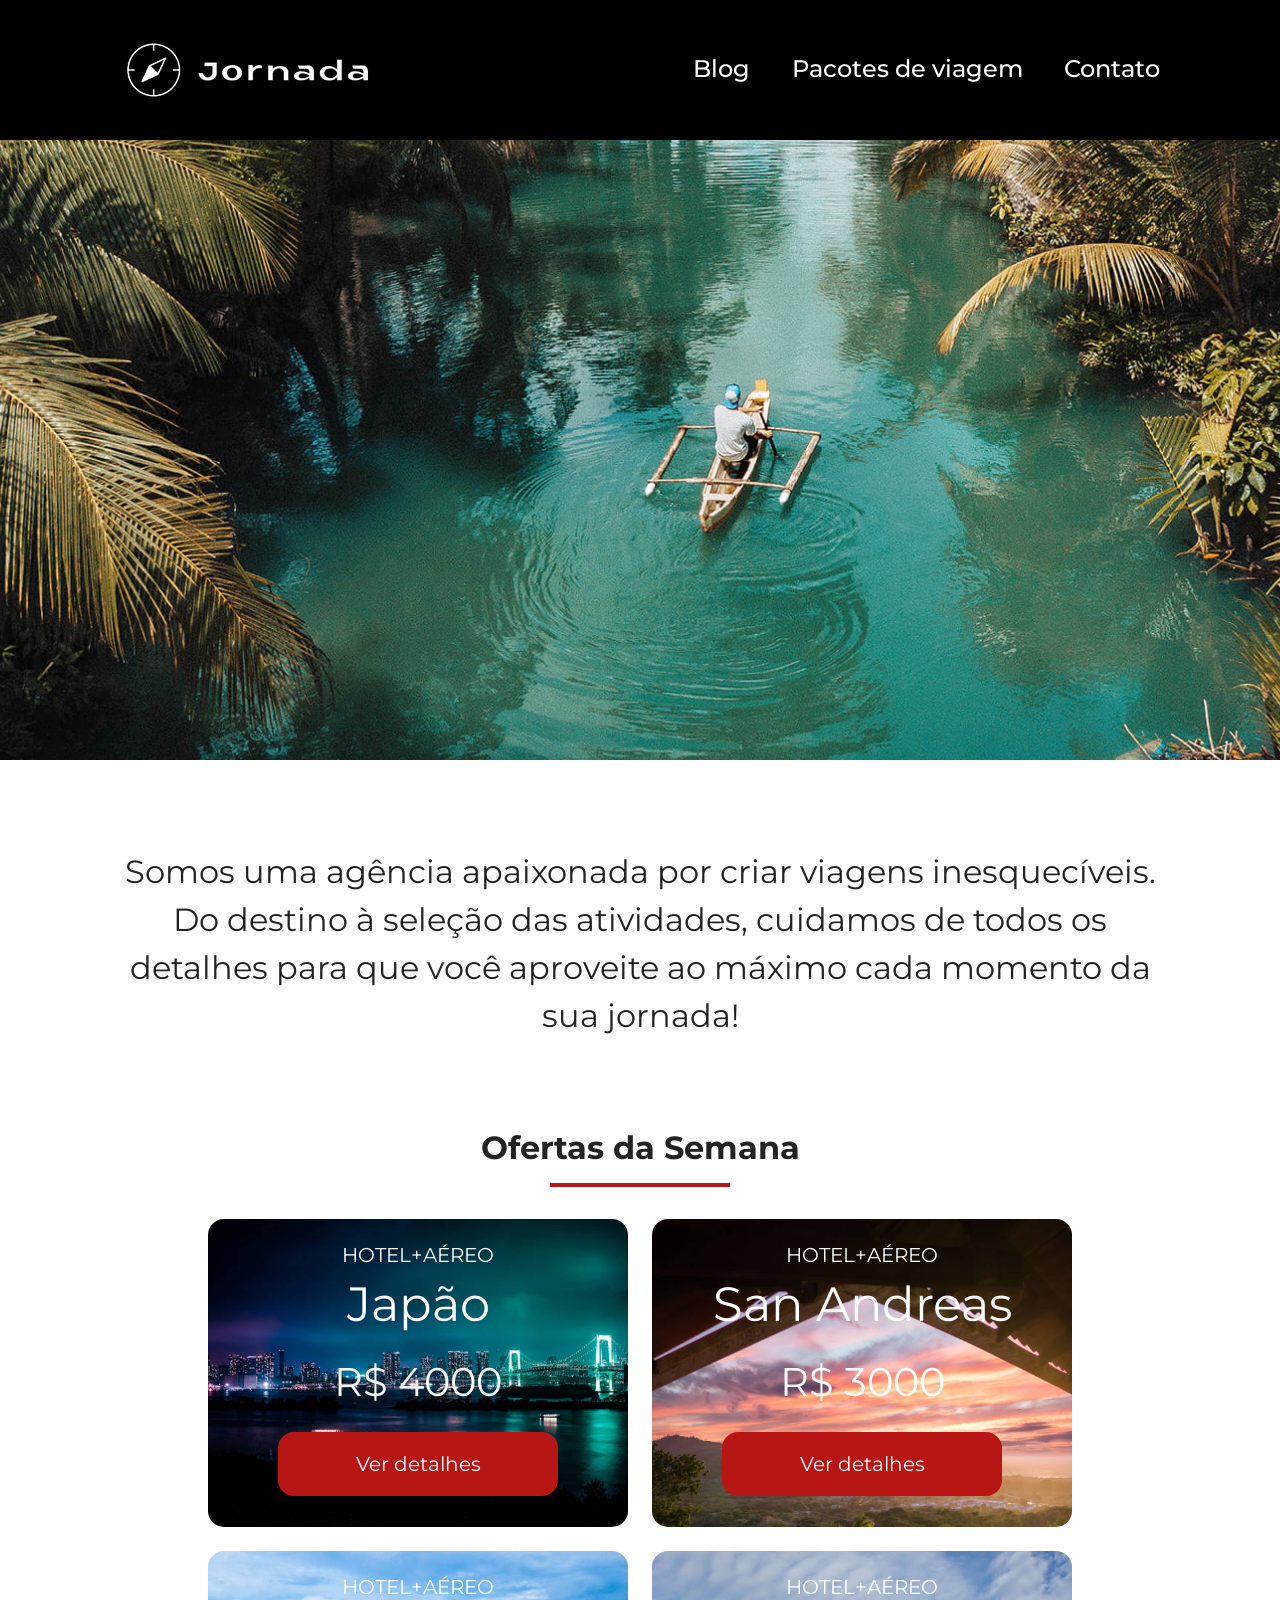
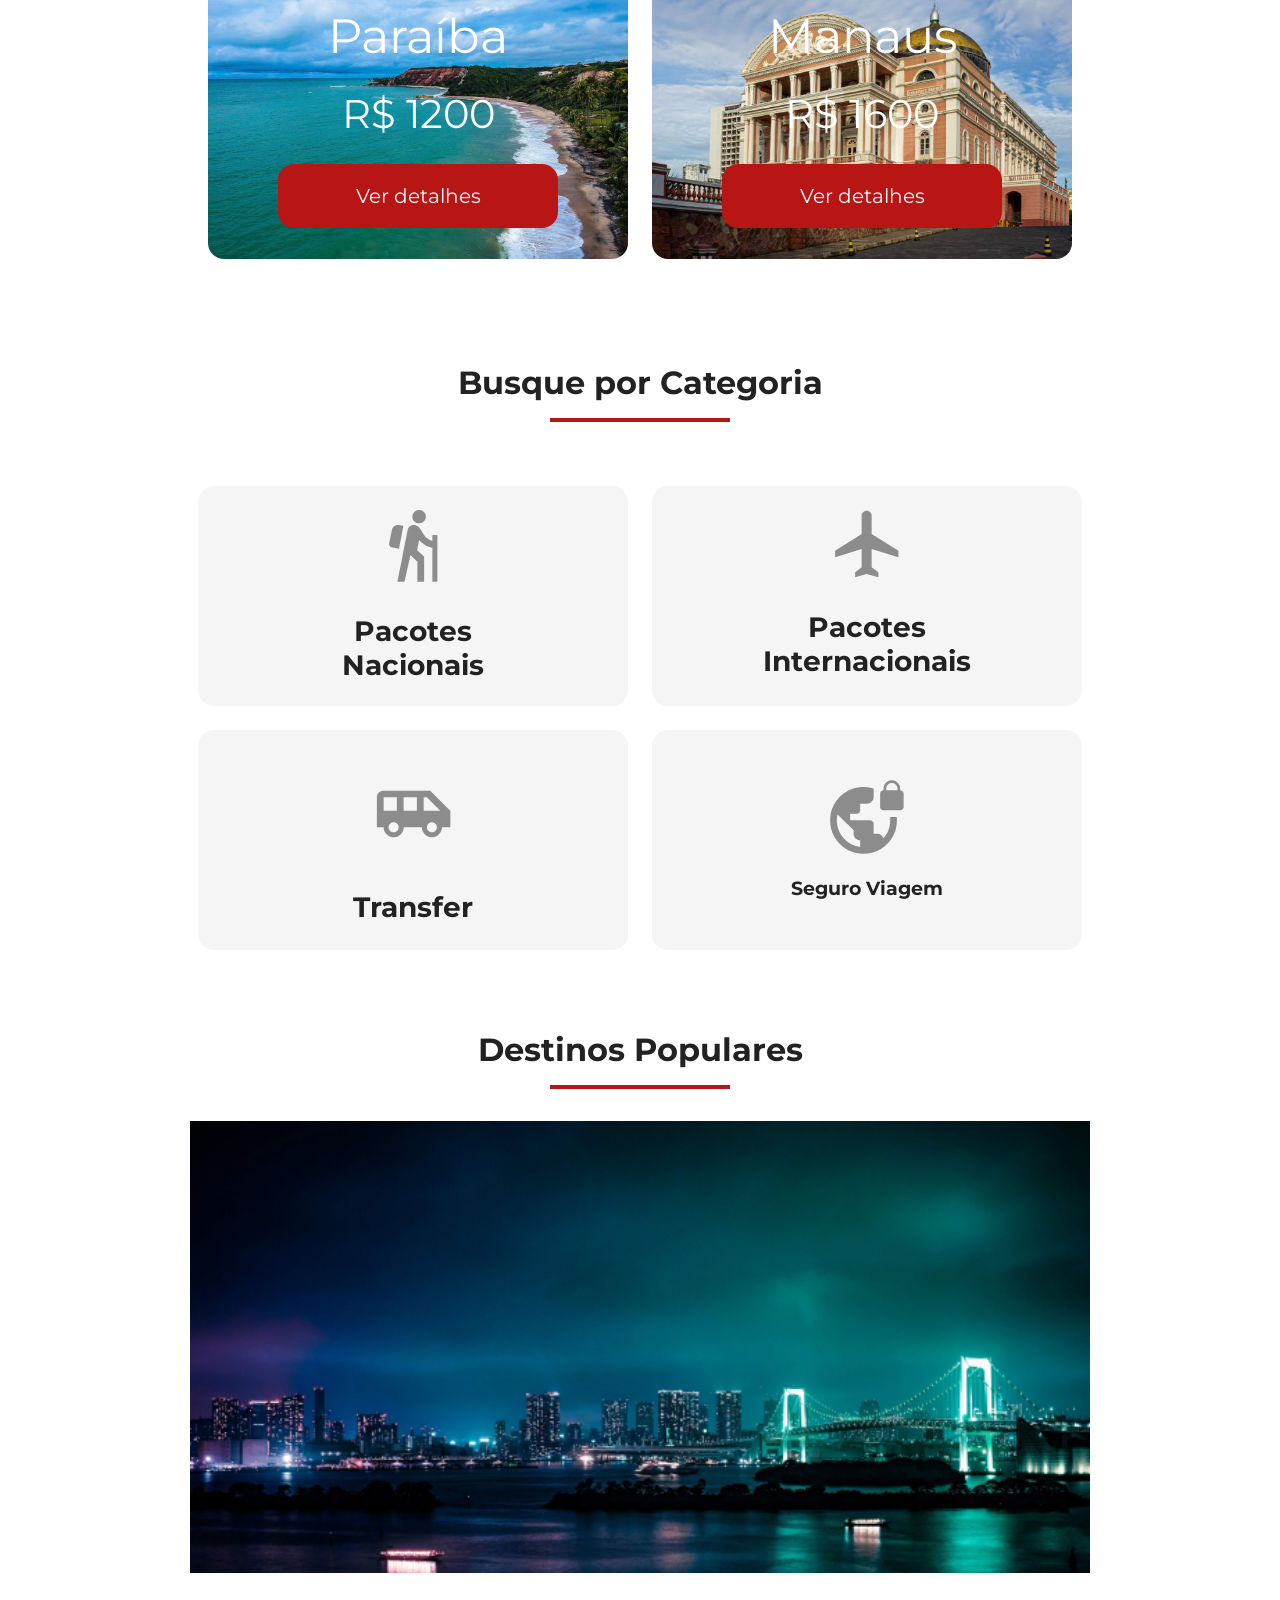
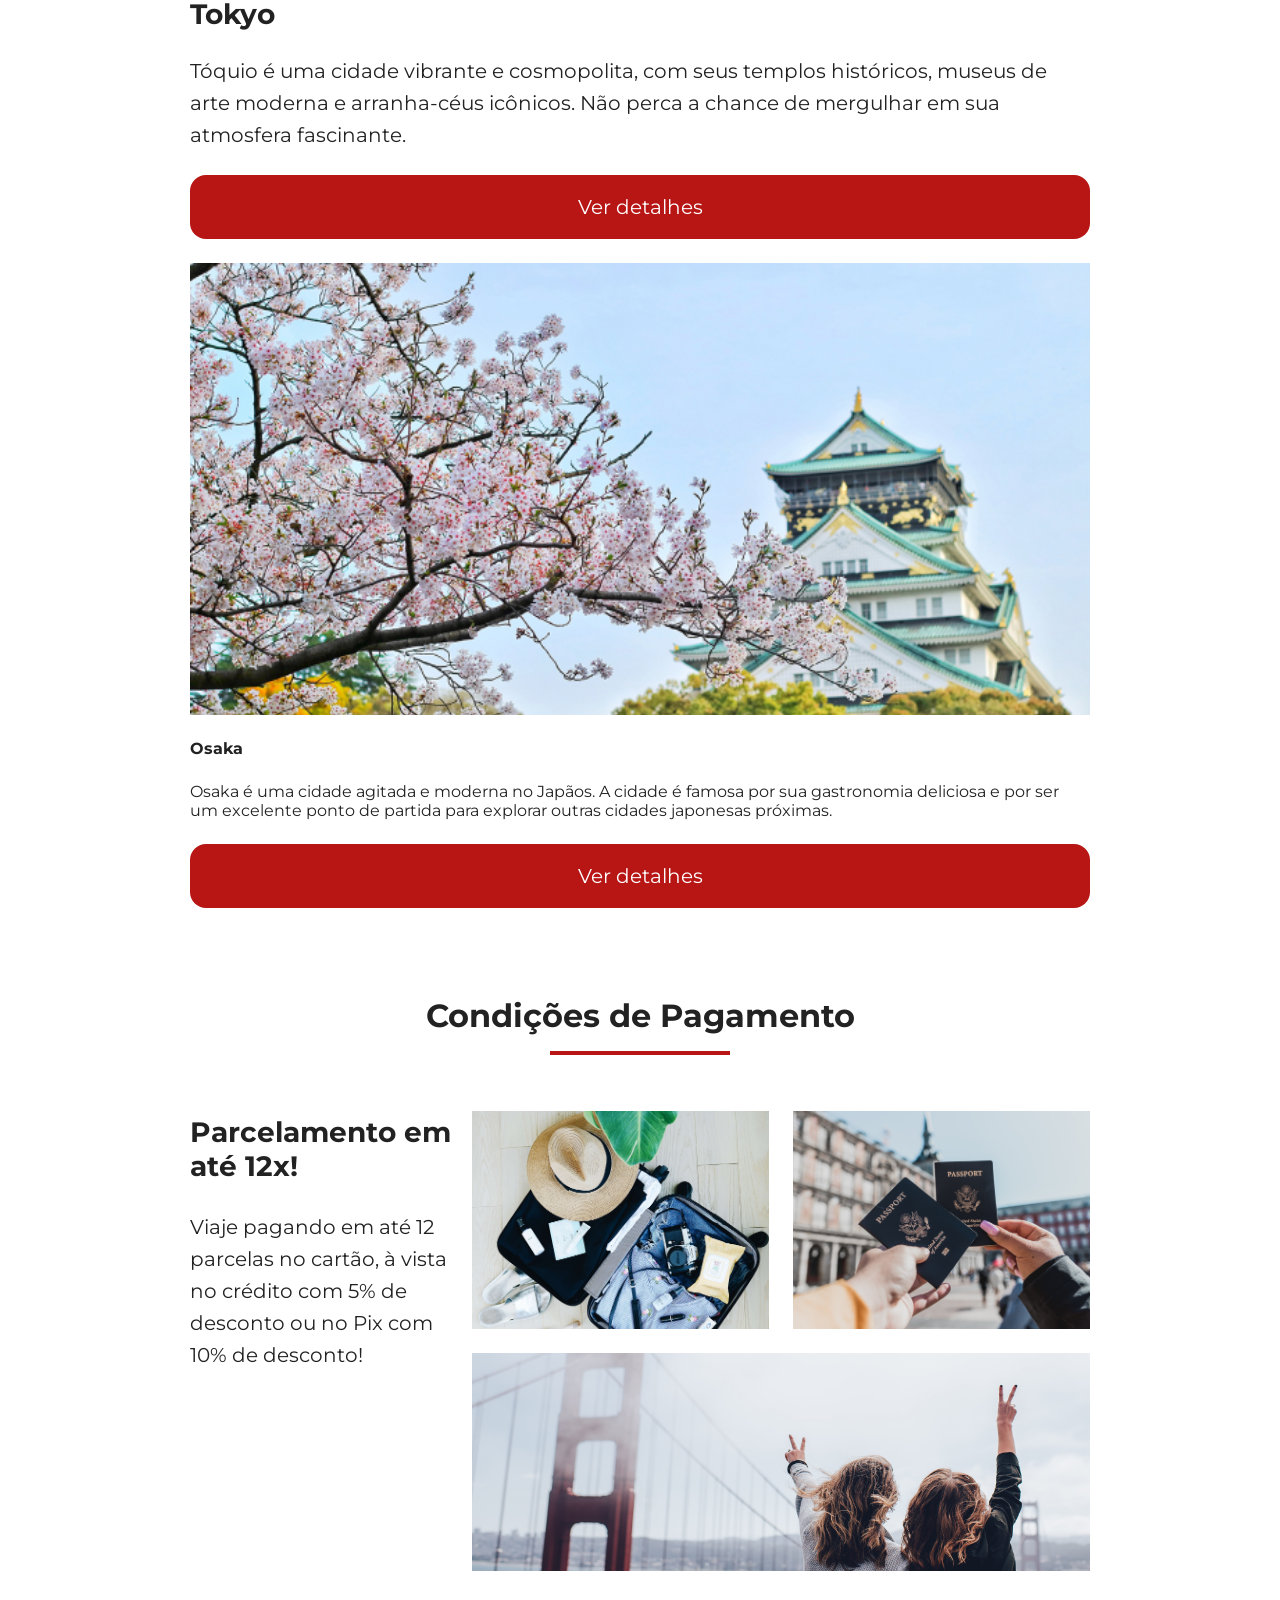
==== index.html @ b17a19a4 "Merge pull request #6 from lucaspfvr/feat/payments Feat/payments" ====
<!doctype html>
<html lang="pt-BR">
  <head>
    <meta charset="UTF-8" />
    <meta name="viewport" content="width=device-width, initial-scale=1.0" />
    <link rel="stylesheet" href="./css/style.css" />
    <title>Jornada Viagens</title>
  </head>
  <body>
    <header class="main-header">
      <a class="logo" href="index.html" title="Voltar para a página inicial">
        <img
          class="img-mobile"
          src="./img/bussula-jornada-branca.png"
          alt="Bussula da Jornada Viagens na cor branca"
          class="logo"
        />
        <img
          class="img-desktop"
          src="./img/Logo-completa-branca.png"
          alt="Logo da Jornada Viagens na cor branca"
        />
      </a>
      <div class="navigation-menu">
        <label for="menu" class="menu-icon">
          <img src="./img/menu.png" alt="Ícone de menu" />
        </label>
        <input type="checkbox" id="menu" hidden />

        <nav>
          <ul class="list-links">
            <li>
              <a href="blog.html" target="_blank" title="Acessar Blog">Blog</a>
            </li>
            <li>
              <a
                href="pacotes.html"
                target="_blank"
                title="Acessar Pacotes de viagem"
              >
                Pacotes de viagem
              </a>
            </li>
            <li>
              <a href="contato.html" target="_blank" title="Acessar Contato"
                >Contato</a
              >
            </li>
          </ul>
        </nav>
      </div>
    </header>
    <section class="hero">
      <div class="hero-img"></div>
      <h2>Somos uma agência apaixonada por criar viagens inesquecíveis. Do destino à seleção das atividades, cuidamos de todos os detalhes para que você aproveite ao máximo cada momento da sua jornada!</h2>
    </section>
    <section class="offers">
      <div class="container">
        <div class="section-title">
          <h2 class="content-title">Ofertas da Semana</h2>
         <hr>
        </div>
       </div>
      <div class="offers-cards">  
        <article class="card japao">
          <header>
            <p>HOTEL+AÉREO</p>
            <h3>
              Japão <br />
              <span>R$ 4000</span>
            </h3>
          </header>
          <footer>
            <a href="#" class="button">Ver detalhes</a>
          </footer>
        </article>
        <article class="card san-andreas">
          <header>
            <p>HOTEL+AÉREO</p>
            <h3>
              San Andreas <br />
              <span>R$ 3000</span>
            </h3>
          </header>
          <footer>
            <a href="#" class="button">Ver detalhes</a>
          </footer>
        </article>
        <article class="card paraiba">
          <header>
            <p>HOTEL+AÉREO</p>
            <h3>
              Paraíba <br />
              <span>R$ 1200</span>
            </h3>
          </header>
          <footer>
            <a href="#" class="button">Ver detalhes</a>
          </footer>
        </article>
        <article class="card manaus">
          <header>
            <p>HOTEL+AÉREO</p>
            <h3>
              Manaus <br />
              <span>R$ 1600</span>
            </h3>
          </header>
          <footer>
            <a href="#" class="button">Ver detalhes</a>
          </footer>
        </article>
      </div>
    </section>
    <section class="categories">
      <div class="section-title">
        <h2 class="content-title">Busque por Categoria</h2>
        <hr/>
      </div>
      <div class="categories-cards">
        <a class="card" href="#" target="_blank" title="Busque pela categoria Pacotes Nacionais">
          <img src="./img/icone-caminhada.png" alt="Icone cinza representando uma pessoa fazendo tracking"/>
          <h3 class="content-title">Pacotes <br /> Nacionais</h3>
        </a>
          <a class="card" href="#" target="_blank" title="Busque pela categoria Pacotes Internacionais">
          <img src="./img/icone-aviao.png" alt="Icone cinza representando um avião"/>
          <h3 class="content-title">Pacotes <br /> Internacionais</h3>
          </a>
        </a>
          <a class="card single-line transfer" href="#" target="_blank" title="Transfer para aeroportos, rodoviárias e portos">
          <img src="./img/icone-onibus.png" alt="Icone cinza representando um ônibus"/>
          <h3 class="content-title">Transfer</h3>
          </a>          

        </a>
          <a class="card single-line" href="#" target="_blank" title="Seguro para viagens nacionais e internacionais">
          <img src="./img/icone-planeta.png" alt="Icone cinza representando o planeta"/>
          <h3>Seguro Viagem</h3>
          </a>
      </div>
    </section>
    <section class="destinations">
        <div class="section-title">
        <h2>Destinos Populares</h2>
        <hr/>
      </div>
      <div class="destination-items">
        <article class="item tokyo">
          <header>
            <div class="img-item">
            </div>
            <h4 class="content-title">Tokyo</h4>
          </header>
          <p class="content-text">Tóquio é uma cidade vibrante e cosmopolita, com seus templos históricos, museus de arte moderna e arranha-céus icônicos. Não perca a chance de mergulhar em sua atmosfera fascinante.</p>
          <footer>
            <a href="#" class="button" target="_blank" title="Veja mais destalhes do destino Tokyo">Ver detalhes</a>
          </footer>
        </article>
        <article class="item osaka">
          <header>
            <div class="img-item">
            </div>
            <h4>Osaka</h4>
            </header>
            <p>Osaka é uma cidade agitada e moderna no Japãos. A cidade é famosa por sua gastronomia deliciosa e por ser um excelente ponto de partida para explorar outras cidades japonesas próximas.</p>
          <footer>
            <a href="#" class="button" target="_blank" title="Veja mais destalhes do destino Osaka">Ver detalhes</a>
          </footer>
        </article>
      </div>
    </section>
    <section class="payments">
      <div class="section-title">
        <h2>Condições de Pagamento</h2>
        <hr/>
      </div>
      <div class="content-container">
        <div class="text-content">
        <h3 class="content-title">Parcelamento em até 12x!</h3>
        <p class="content-text">Viaje pagando em até 12 parcelas no cartão, à vista no crédito com 5% de desconto ou no Pix com 10% de desconto!</p>        
      </div>
      <div class="image-gallery">
        <div class="image first"></div>
        <div class="image second"></div>
        <div class="image third colspan-2"></div>
      </div>
      </div>

    </section>
  </body>
</html>
---- css/style.css ----
@import url(global.css);
@import url(header.css);
@import url(hero.css);
@import url(offers.css);
@import url(categories.css);
@import url(destinations.css);
@import url(payments.css);
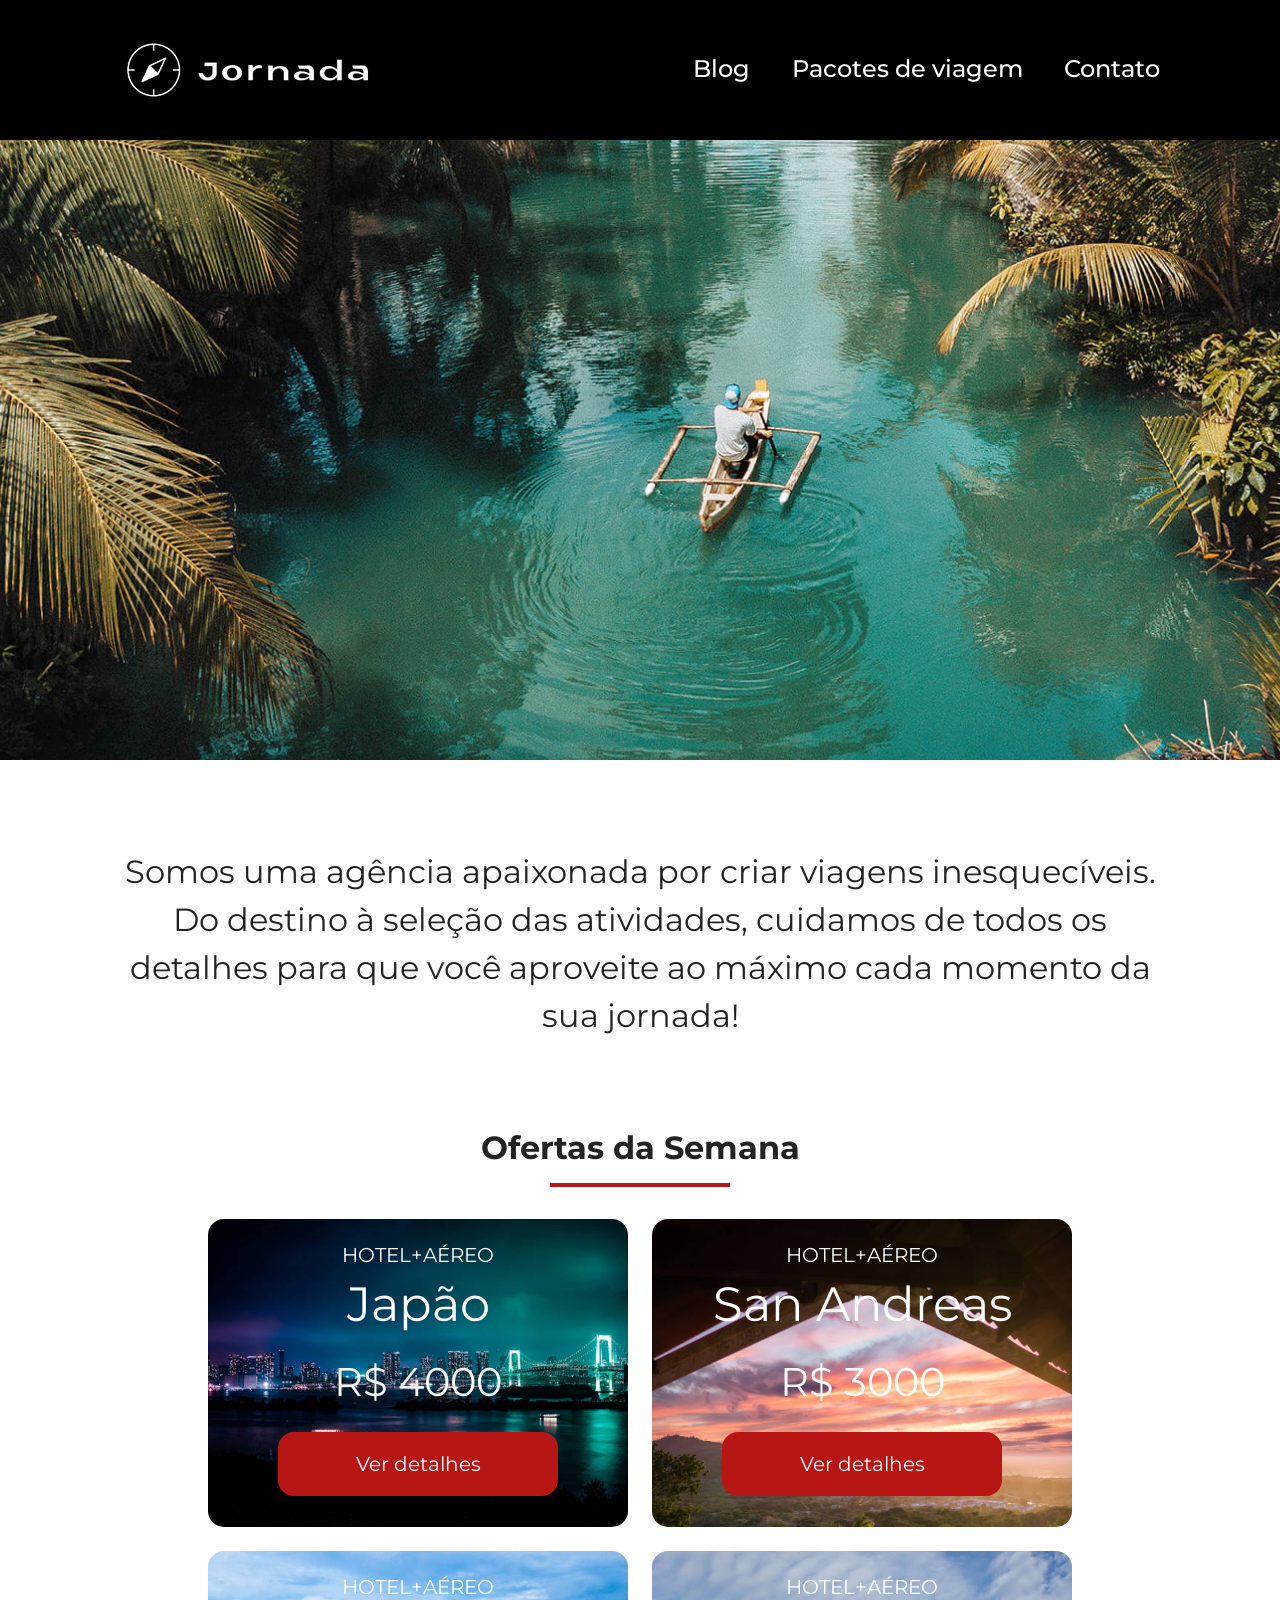
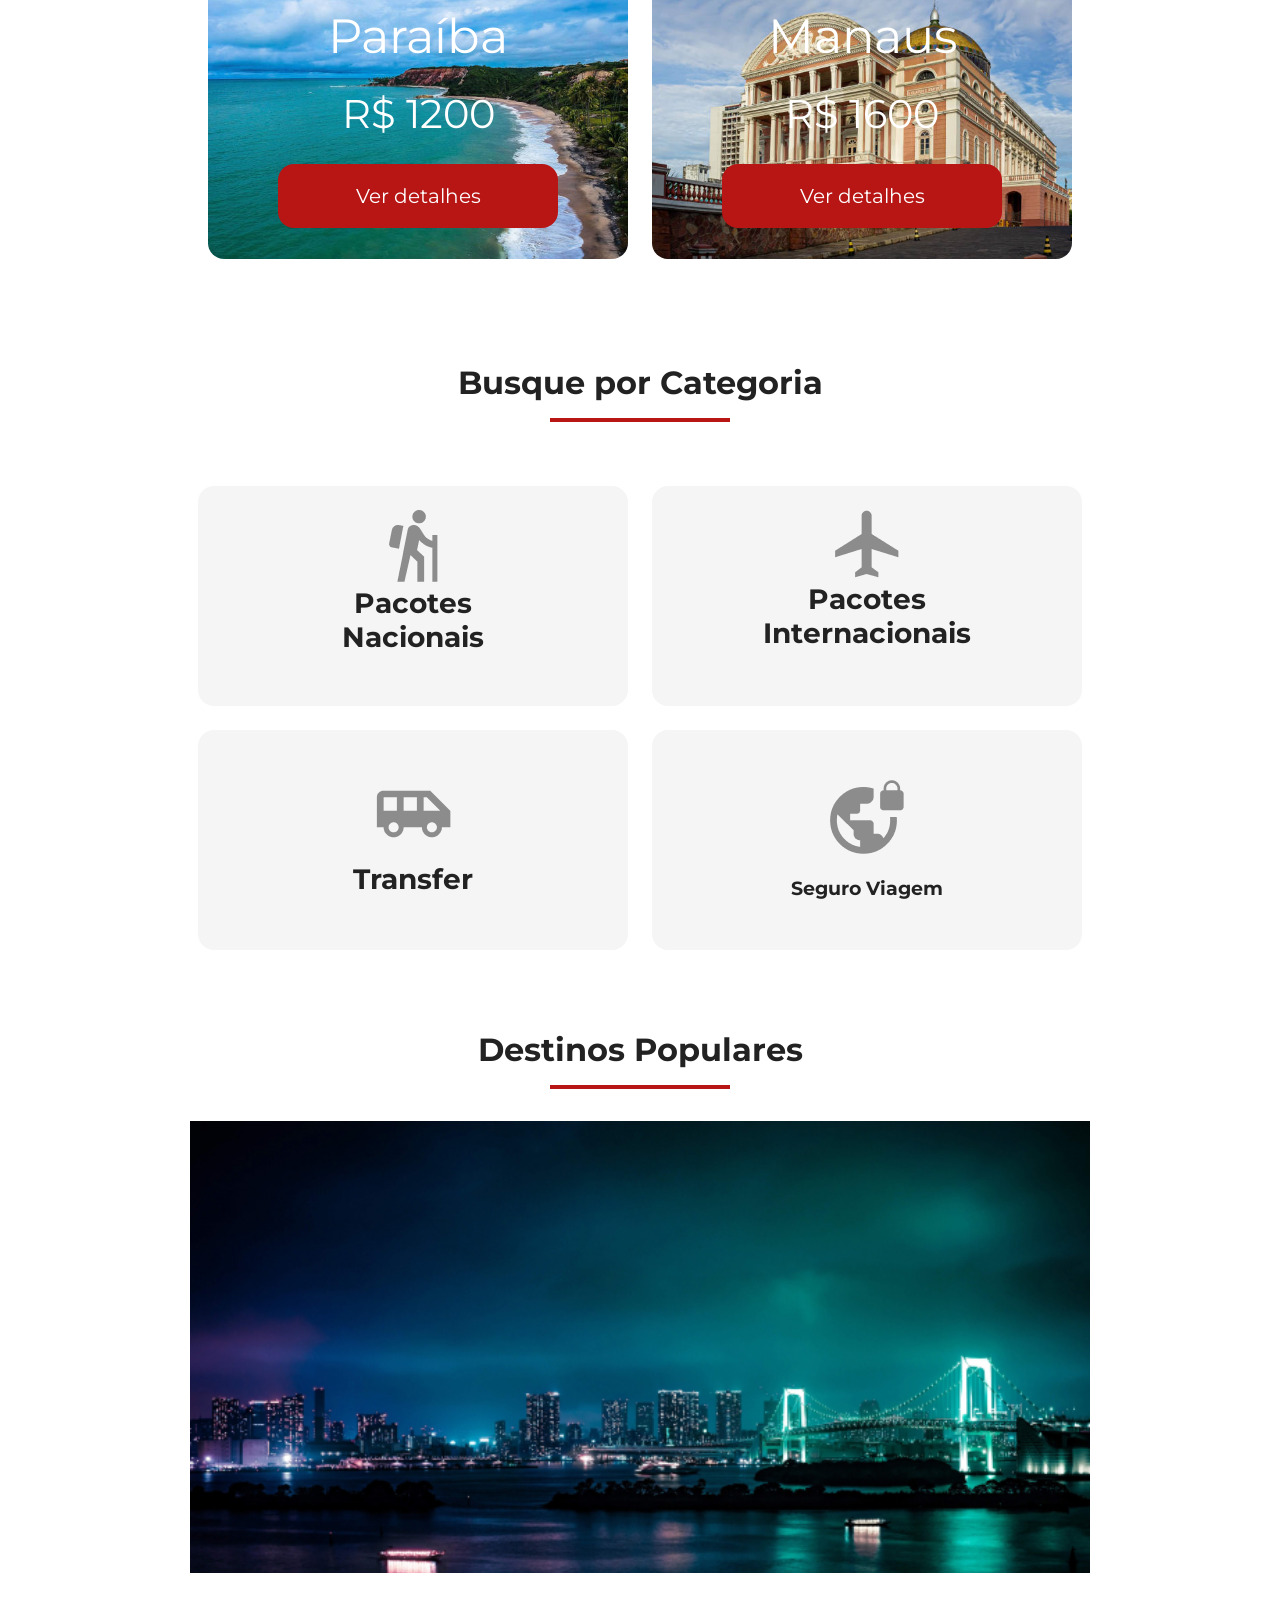
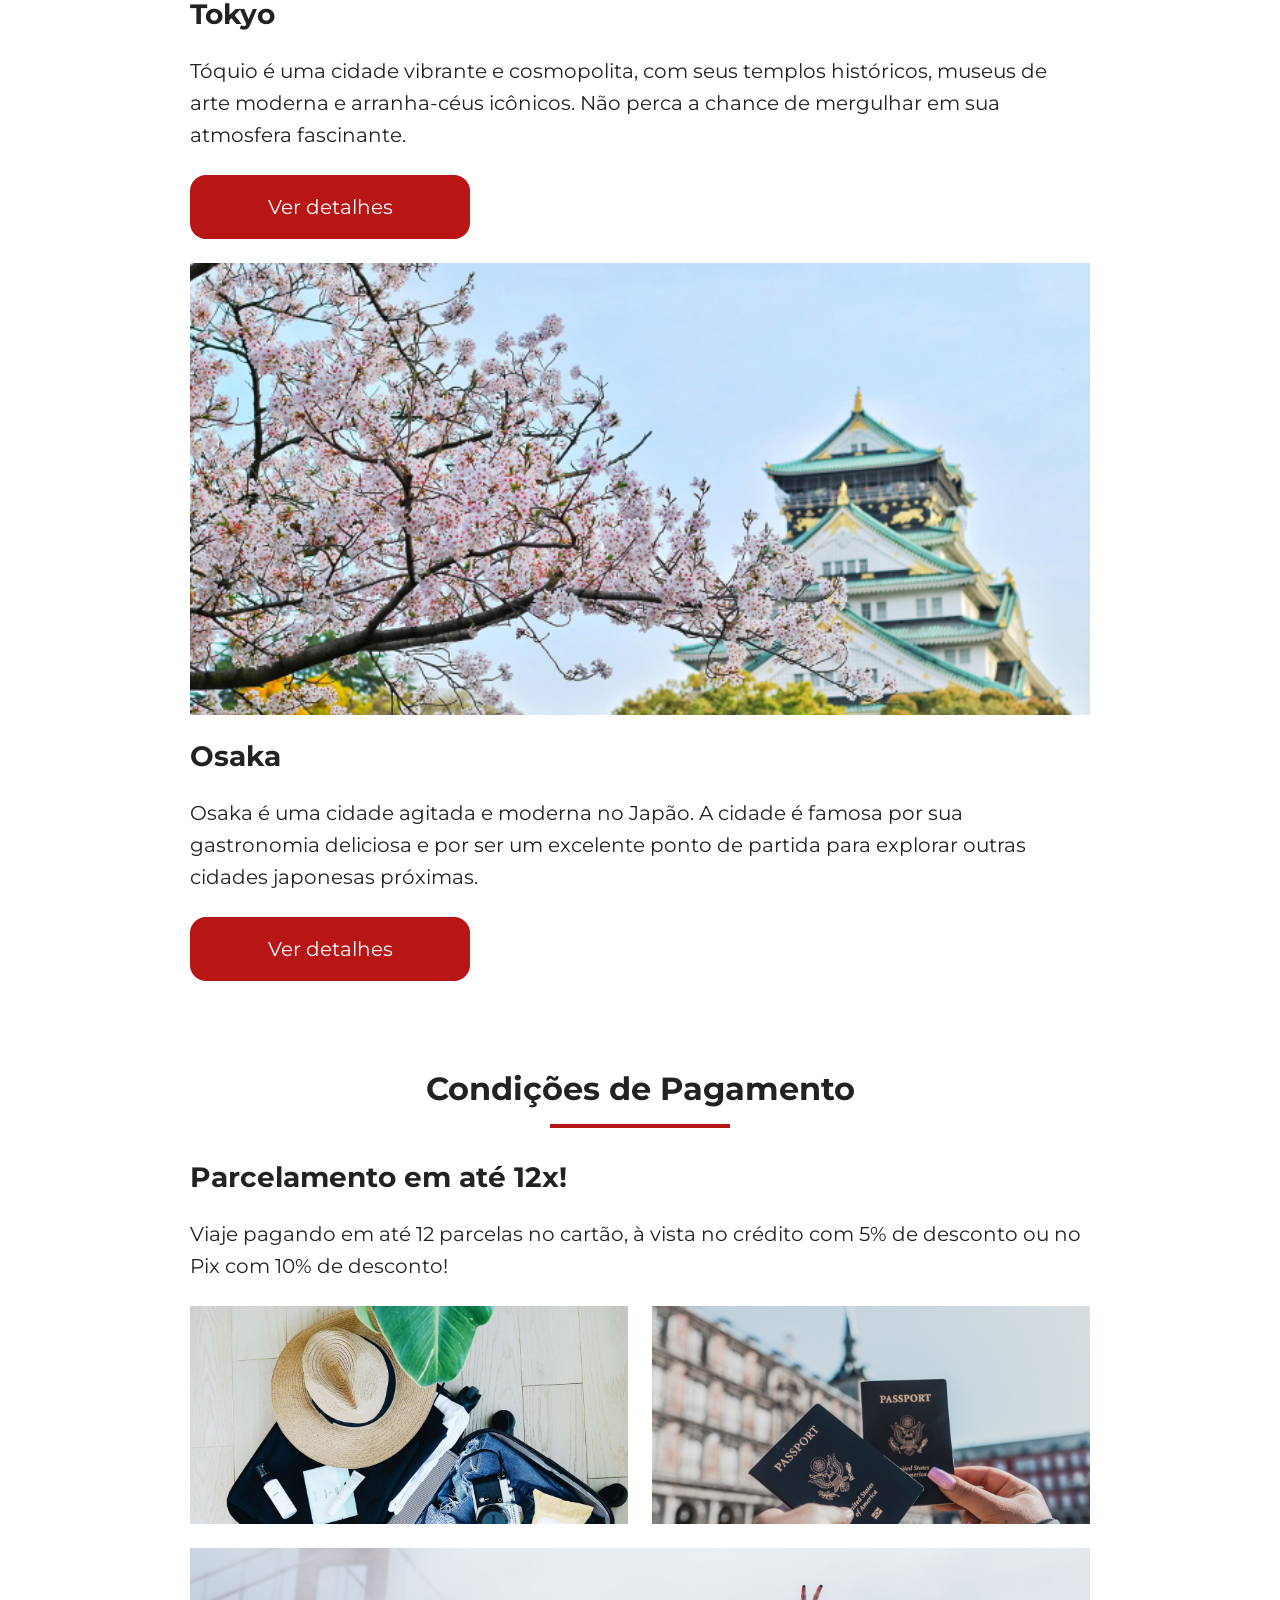
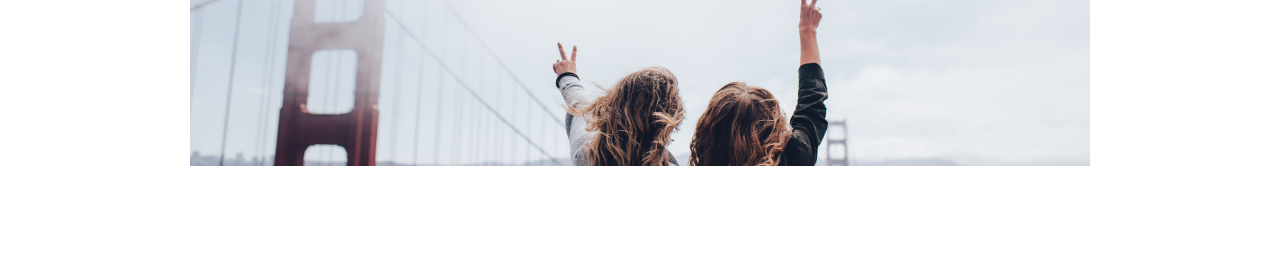
==== commit df9468cb: "Corrige erro no title e text do card Osaka" ====
--- a/index.html
+++ b/index.html
@@ -160,9 +160,9 @@
           <header>
             <div class="img-item">
             </div>
-            <h4>Osaka</h4>
+            <h4 class="content-title">Osaka</h4>
             </header>
-            <p>Osaka é uma cidade agitada e moderna no Japãos. A cidade é famosa por sua gastronomia deliciosa e por ser um excelente ponto de partida para explorar outras cidades japonesas próximas.</p>
+            <p class="content-text">Osaka é uma cidade agitada e moderna no Japão. A cidade é famosa por sua gastronomia deliciosa e por ser um excelente ponto de partida para explorar outras cidades japonesas próximas.</p>
           <footer>
             <a href="#" class="button" target="_blank" title="Veja mais destalhes do destino Osaka">Ver detalhes</a>
           </footer>
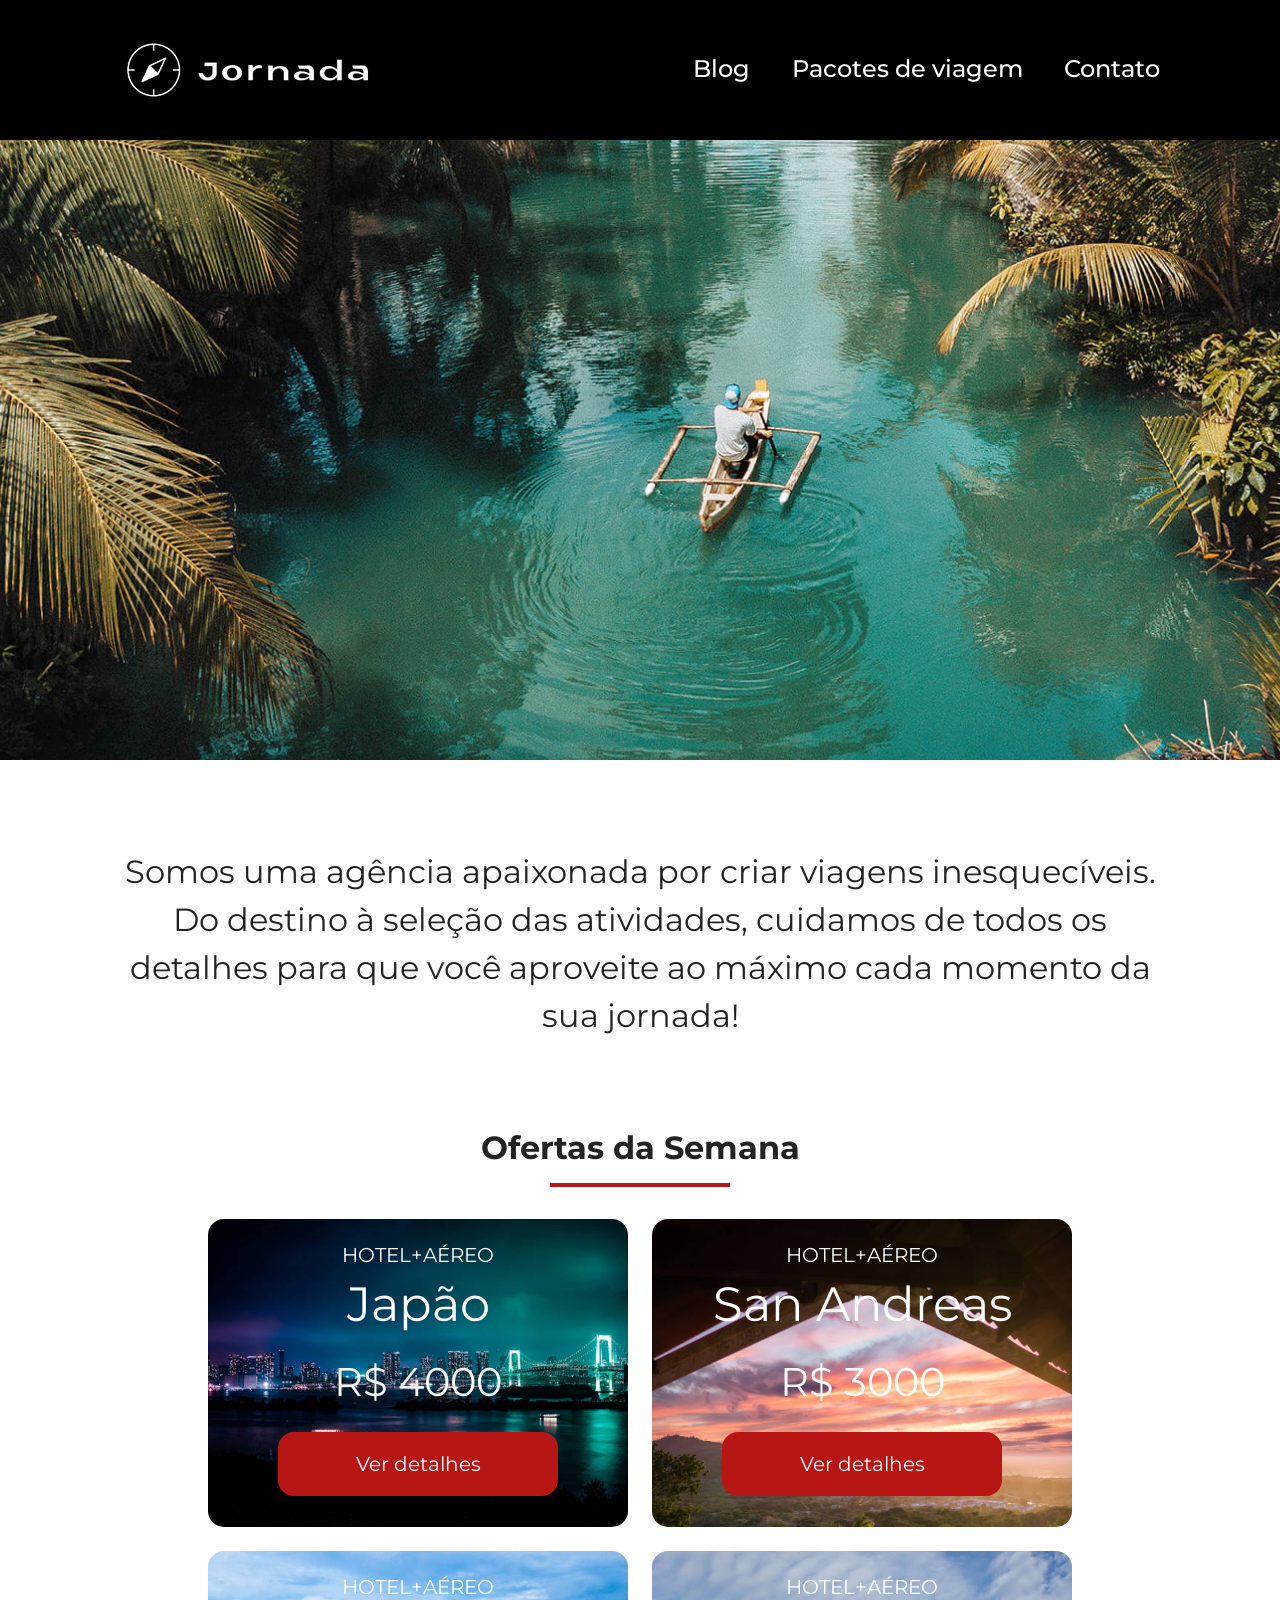
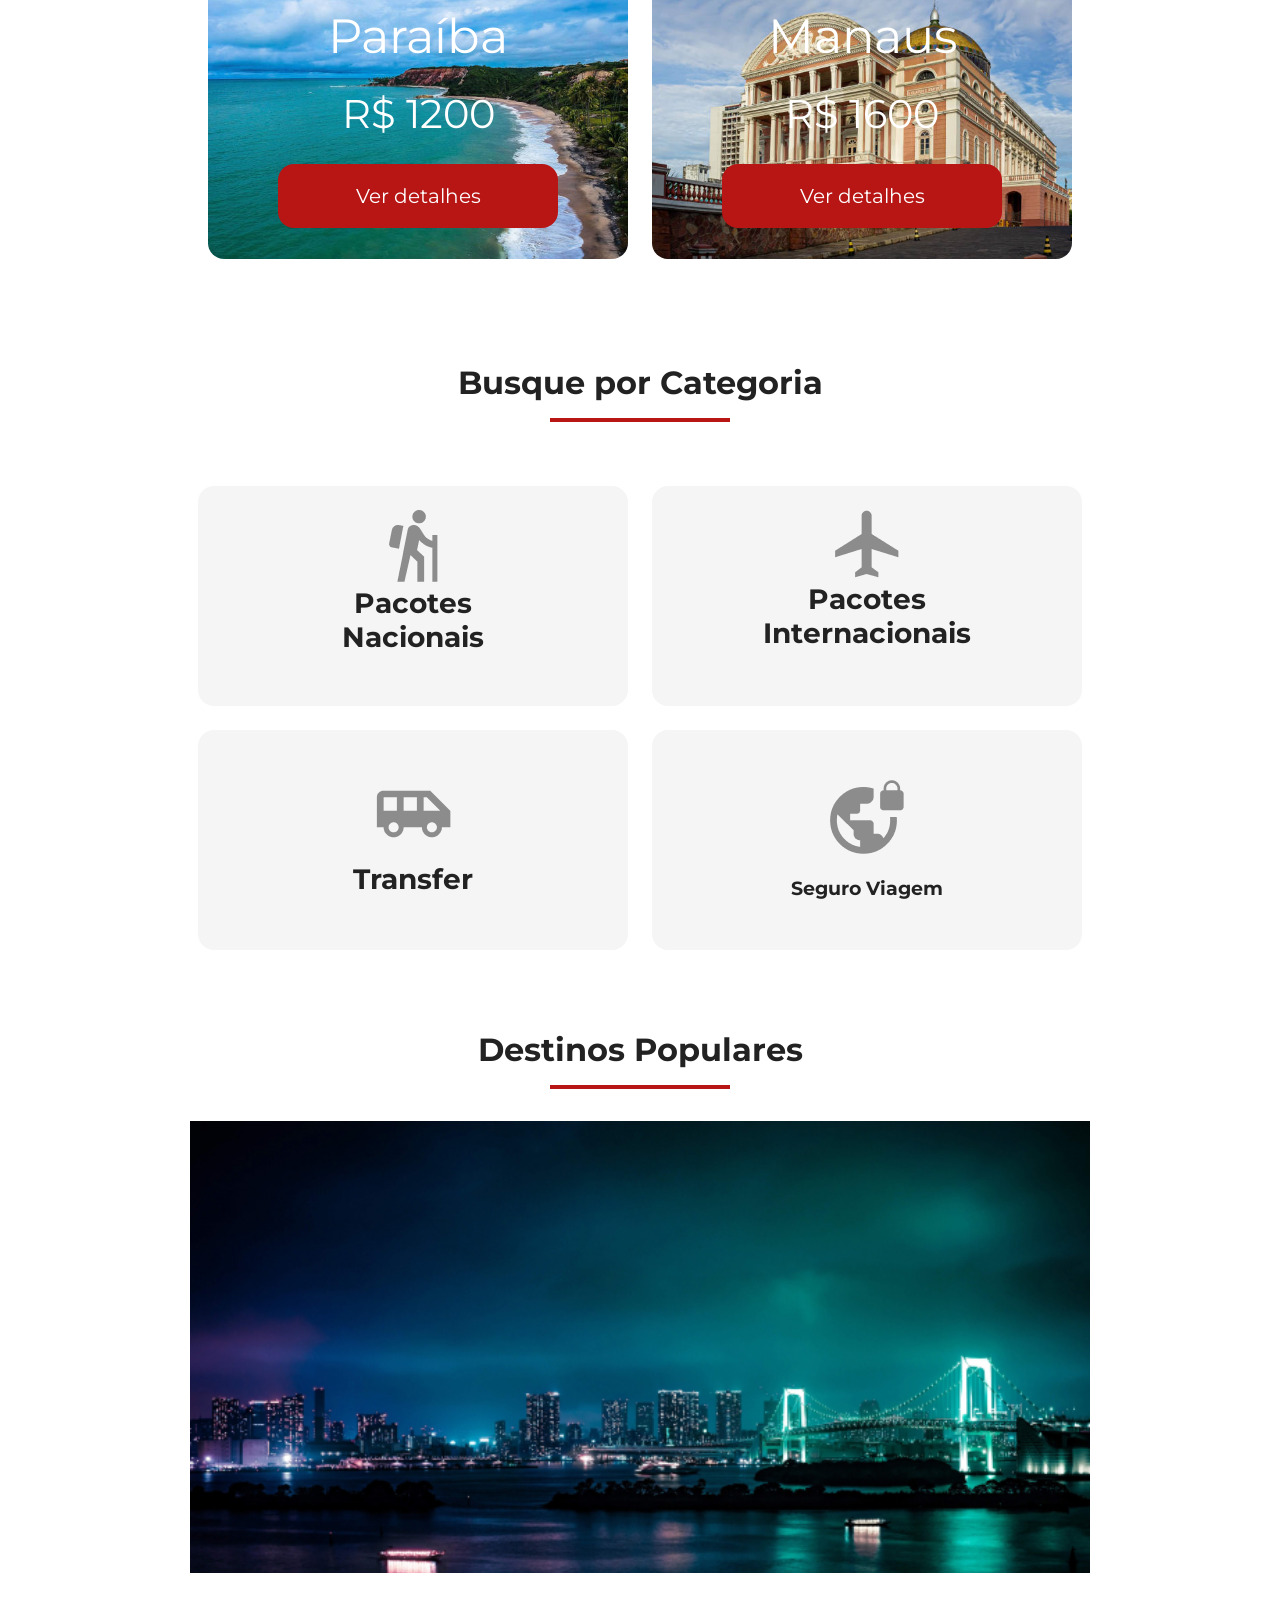
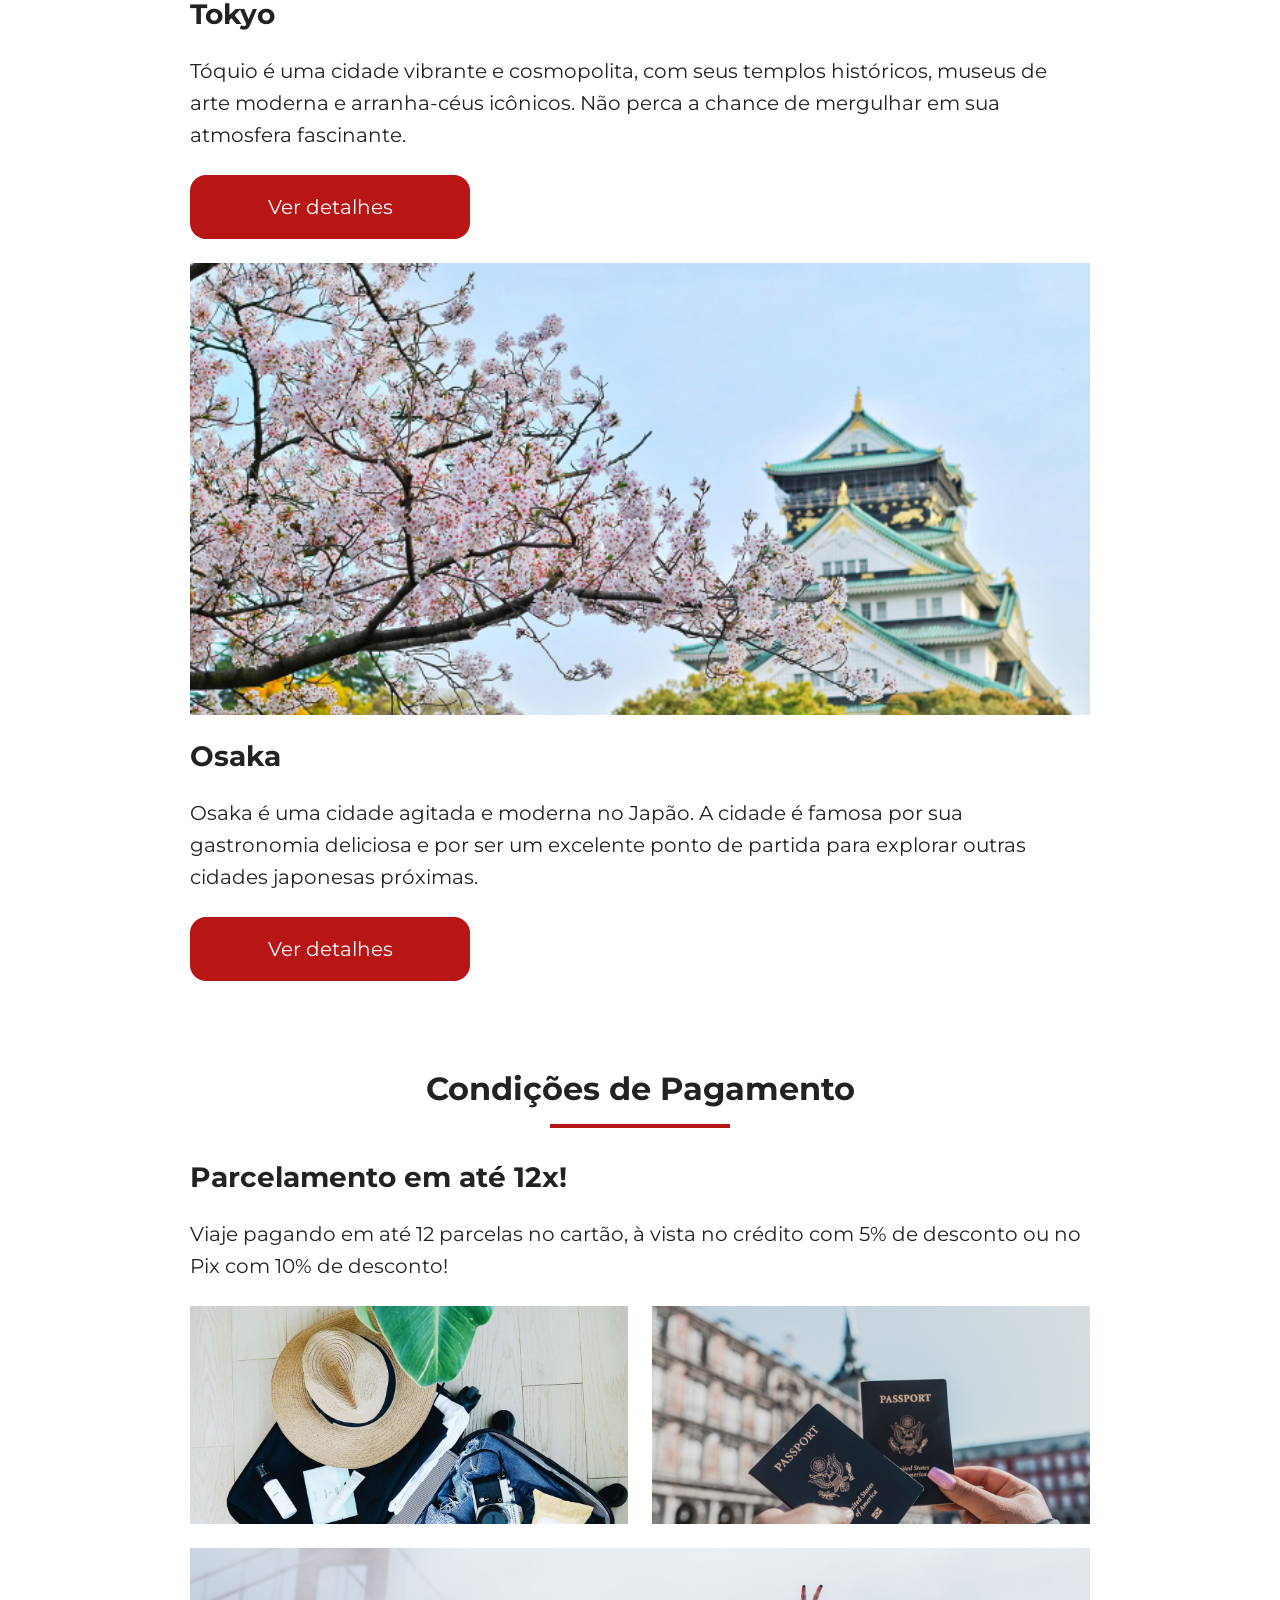
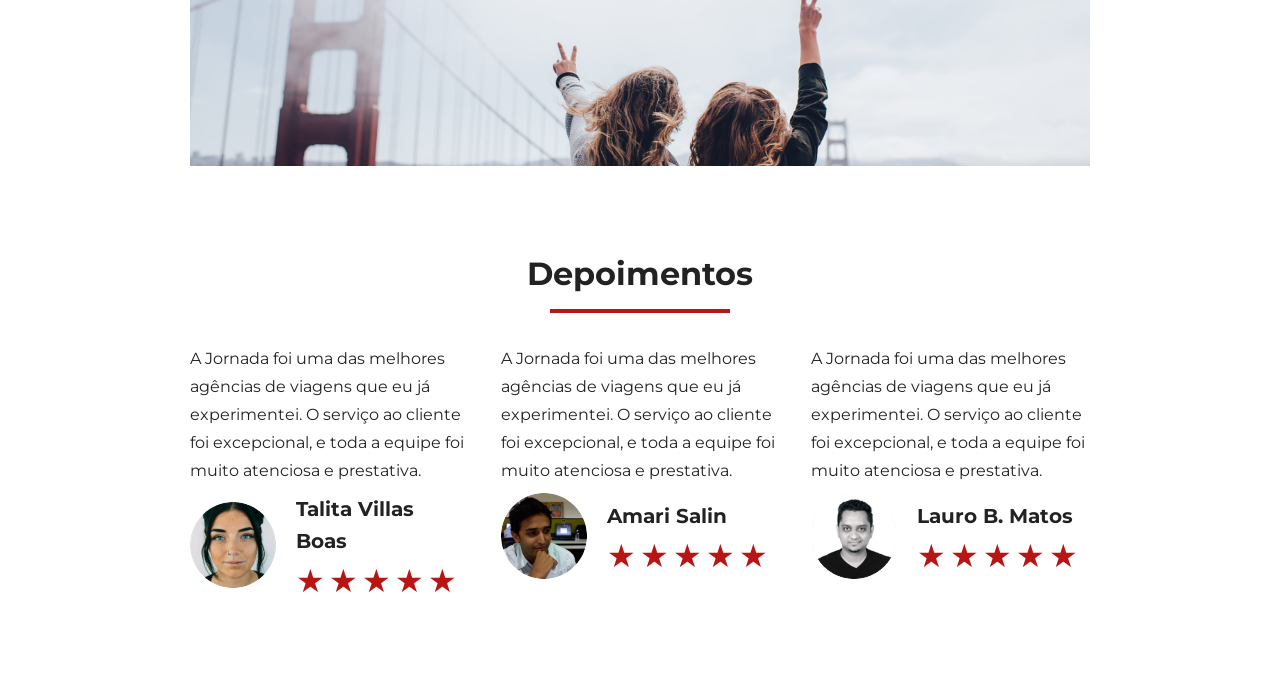
==== commit f2f8991b: "Finaliza estilos do depoimentos mobile" ====
--- a/index.html
+++ b/index.html
@@ -185,7 +185,64 @@
         <div class="image third colspan-2"></div>
       </div>
       </div>
-
+    </section>
+    <section class="testmonials">
+        <div class="section-title">
+        <h2>Depoimentos</h2>
+        <hr/>
+      </div>
+      <div class="testimonial-container">
+        <article>
+          <header>
+            <p>A Jornada foi uma das melhores agências de viagens que eu já experimentei. O serviço ao cliente foi excepcional, e toda a equipe foi muito atenciosa e prestativa.</p>
+          </header>
+          <footer>
+            <img src="./img/avatar-talita.png" alt="Imagem de perfil da cliente Talita Villas Boas"/>
+            <div class="profile-content">
+              <h4>Talita Villas Boas</h4>
+              <div class="rating">
+                <span class="star">★</span>
+                <span class="star">★</span>
+                <span class="star">★</span>
+                <span class="star">★</span>
+                <span class="star">★</span>
+              </div>
+            </div>
+            
+          </footer>
+        </article>
+        <article>          <header>
+            <p>A Jornada foi uma das melhores agências de viagens que eu já experimentei. O serviço ao cliente foi excepcional, e toda a equipe foi muito atenciosa e prestativa.</p>
+          </header>
+          <footer>
+            <img src="./img/avatar-amari.png" alt="Imagem de perfil da cliente Amari Salin"/>
+            <div class="profile-content">
+              <h4>Amari Salin</h4>
+              <div class="rating">
+                <span class="star">★</span>
+                <span class="star">★</span>
+                <span class="star">★</span>
+                <span class="star">★</span>
+                <span class="star">★</span>
+              </div>
+            </div></article>
+        <article>          
+          <header>
+            <p>A Jornada foi uma das melhores agências de viagens que eu já experimentei. O serviço ao cliente foi excepcional, e toda a equipe foi muito atenciosa e prestativa.</p>
+          </header>
+          <footer>
+            <img src="./img/avatar.lauro.png" alt="Imagem de perfil da cliente Lauro B. Matos"/>
+            <div class="profile-content">
+              <h4>Lauro B. Matos</h4>
+              <div class="rating">
+                <span class="star">★</span>
+                <span class="star">★</span>
+                <span class="star">★</span>
+                <span class="star">★</span>
+                <span class="star">★</span>
+              </div>
+            </div></article>
+      </div>
     </section>
   </body>
 </html>
--- a/css/style.css
+++ b/css/style.css
@@ -4,4 +4,5 @@
 @import url(offers.css);
 @import url(categories.css);
 @import url(destinations.css);
-@import url(payments.css);+@import url(payments.css);
+@import url(testimonials.css);
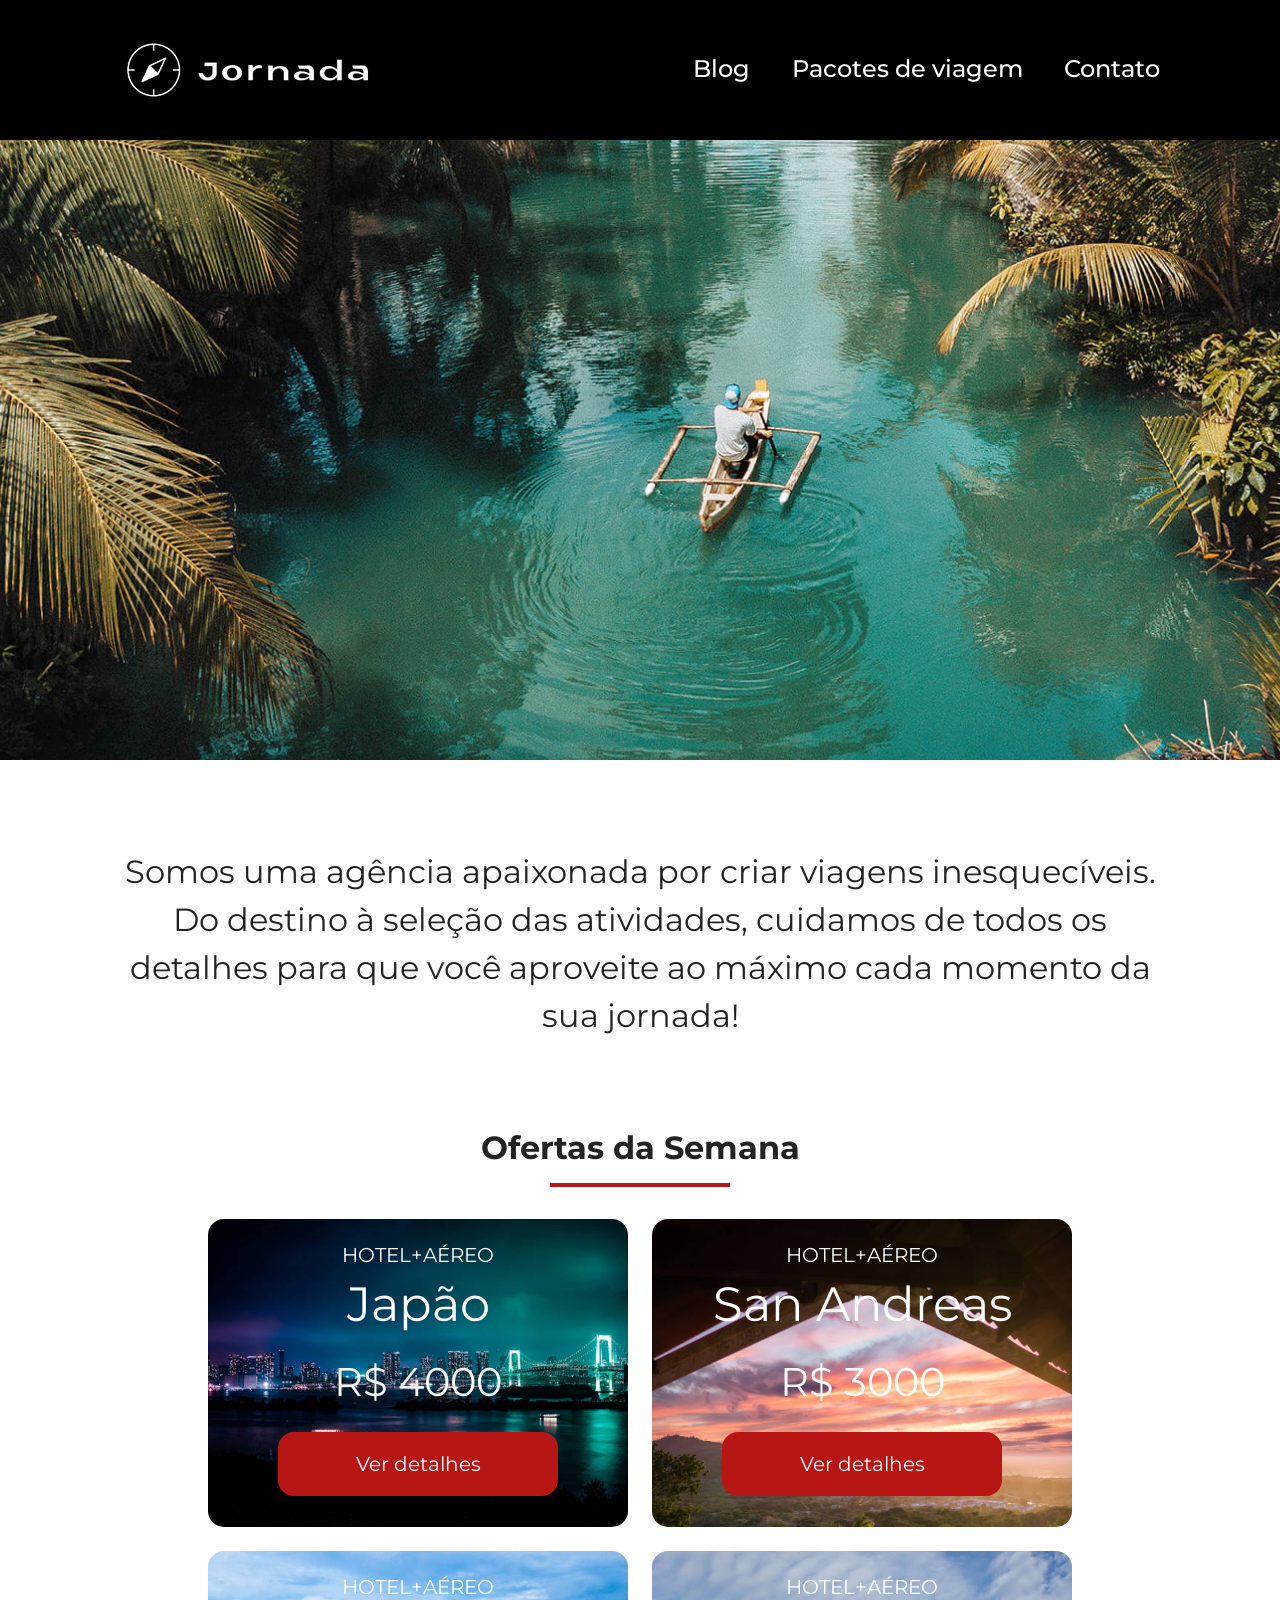
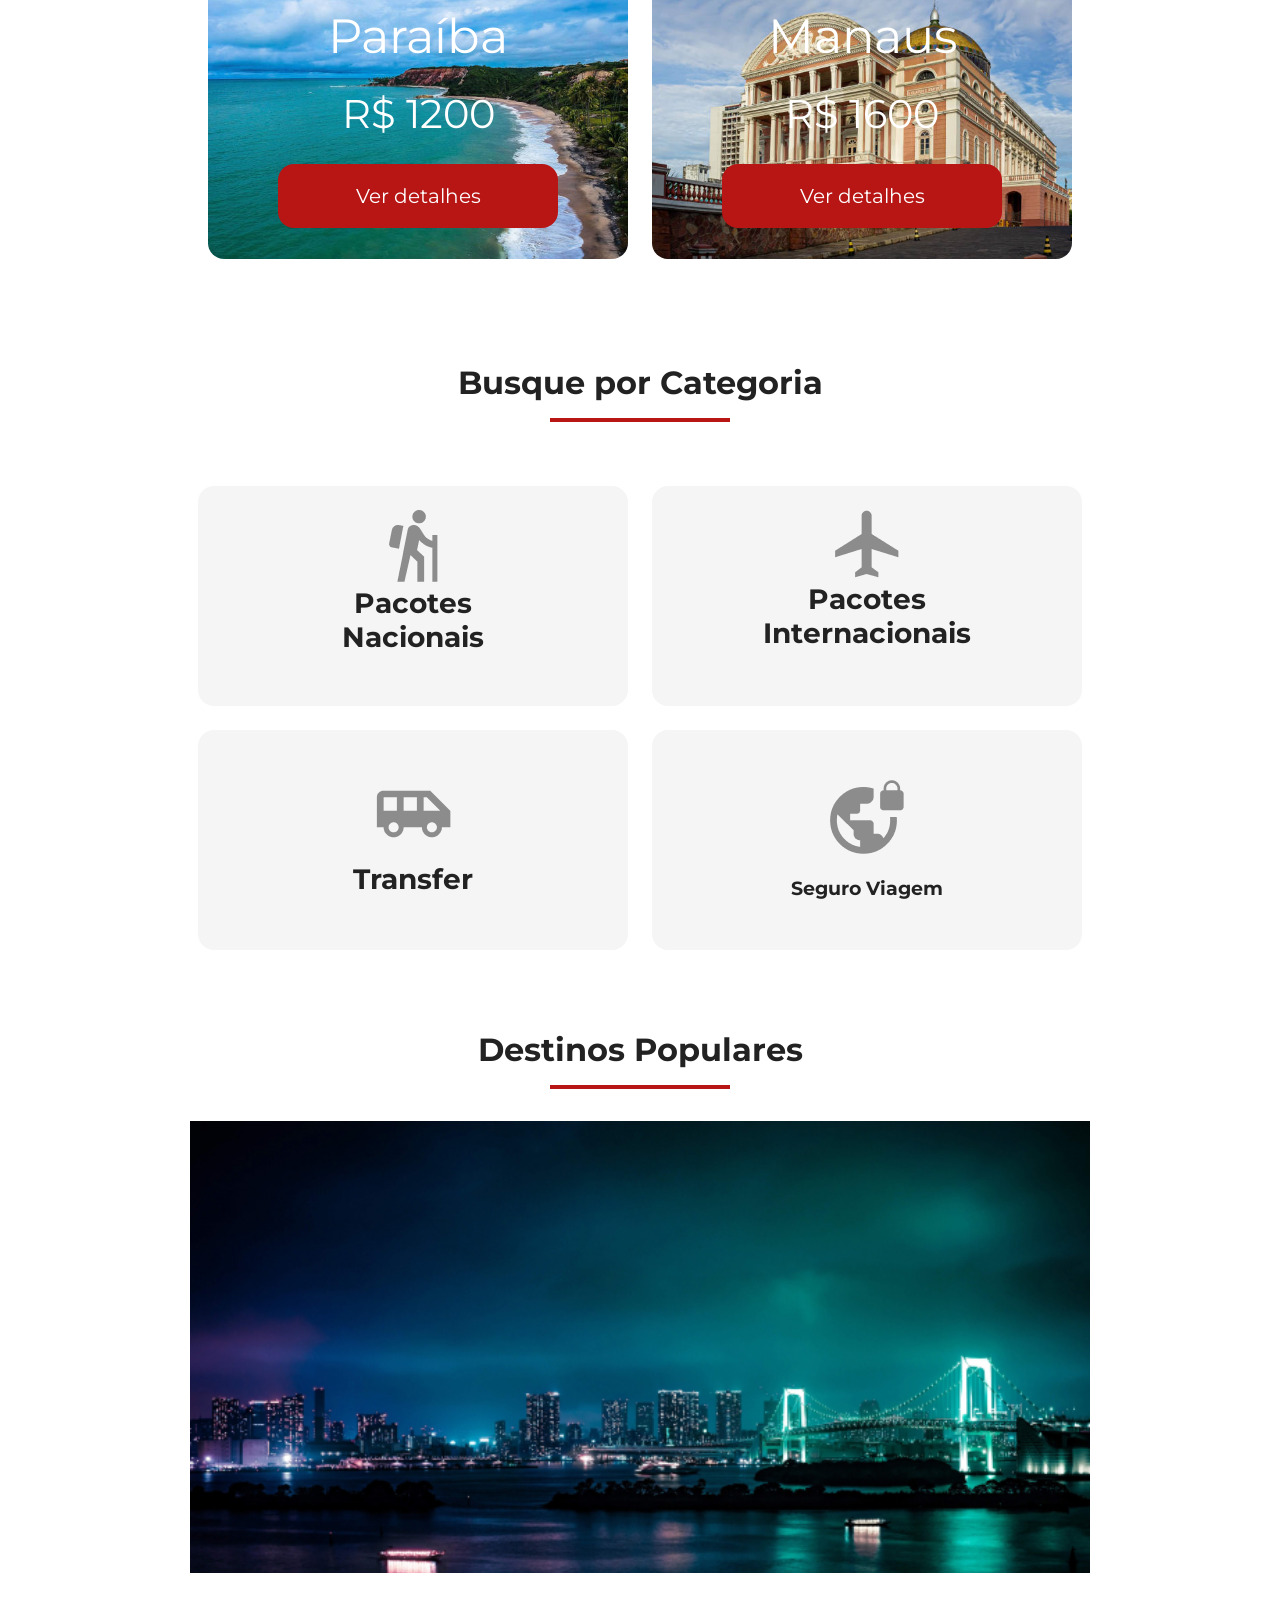
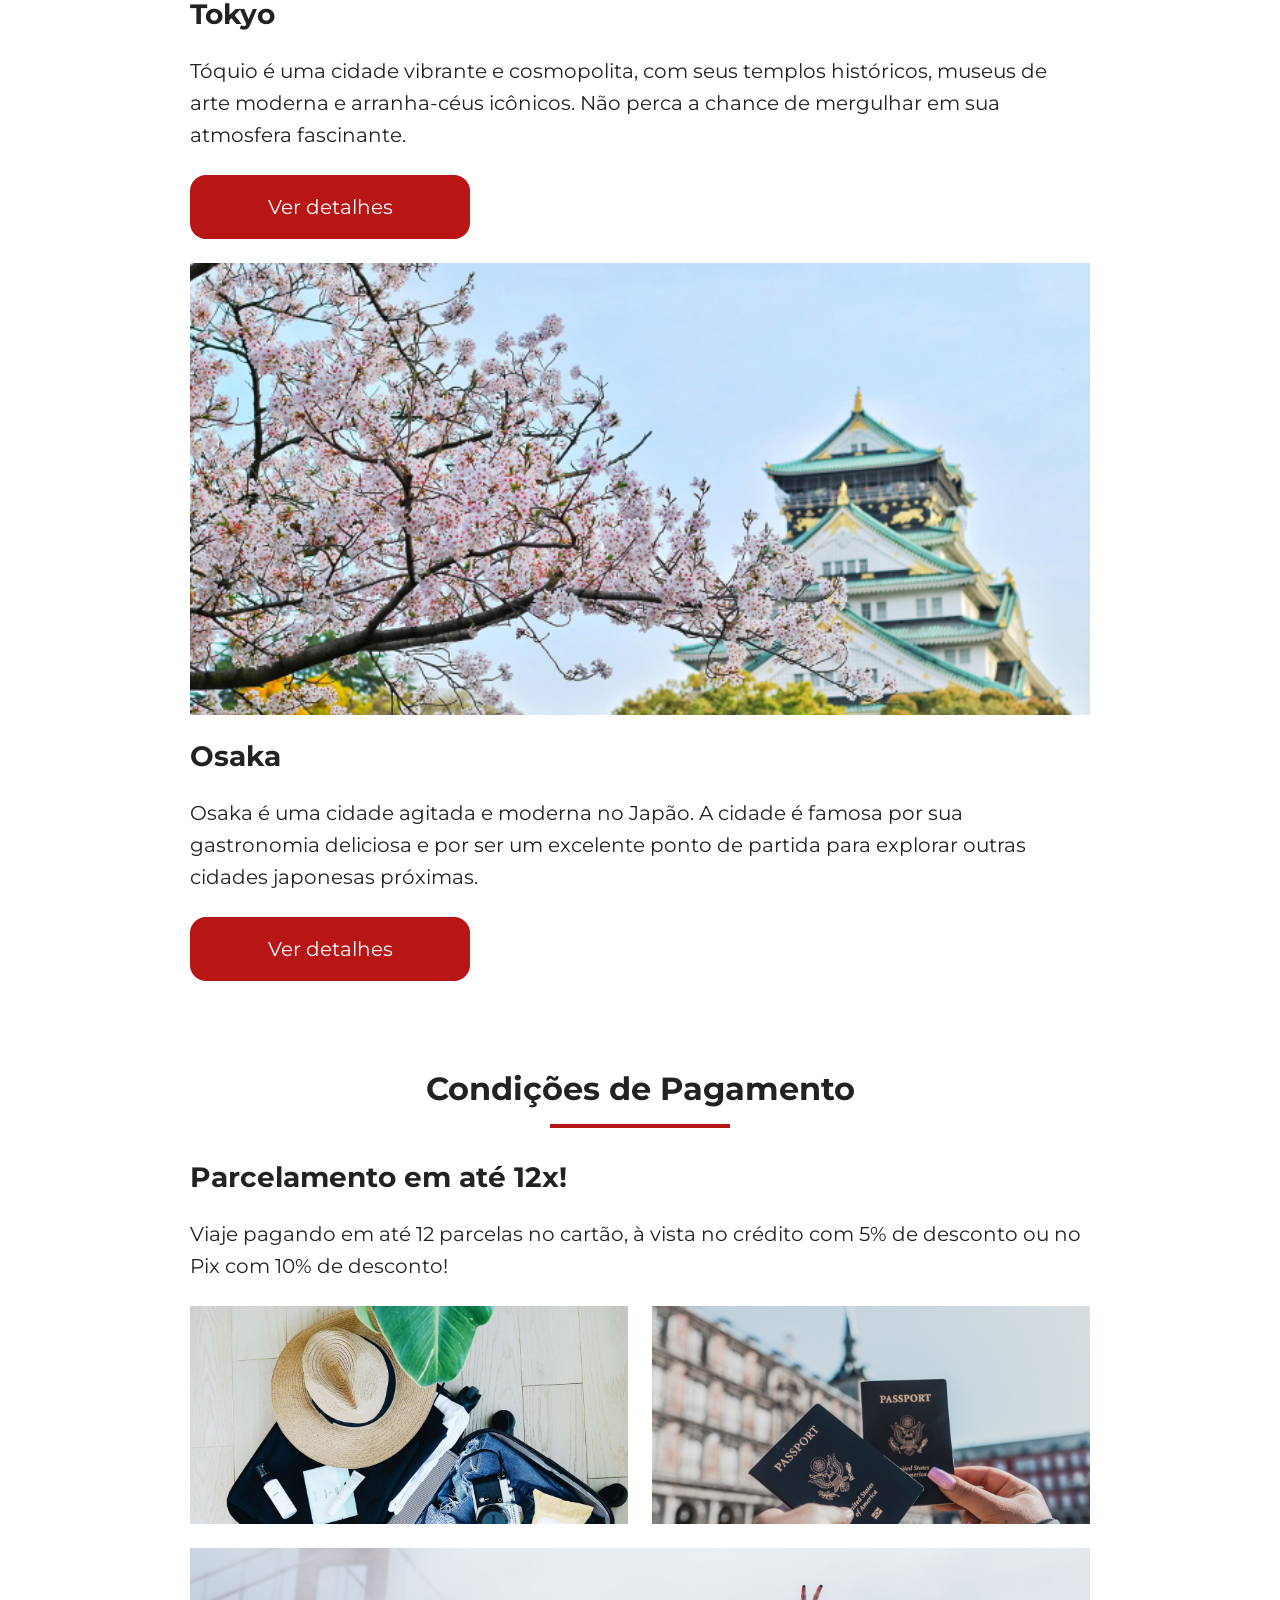
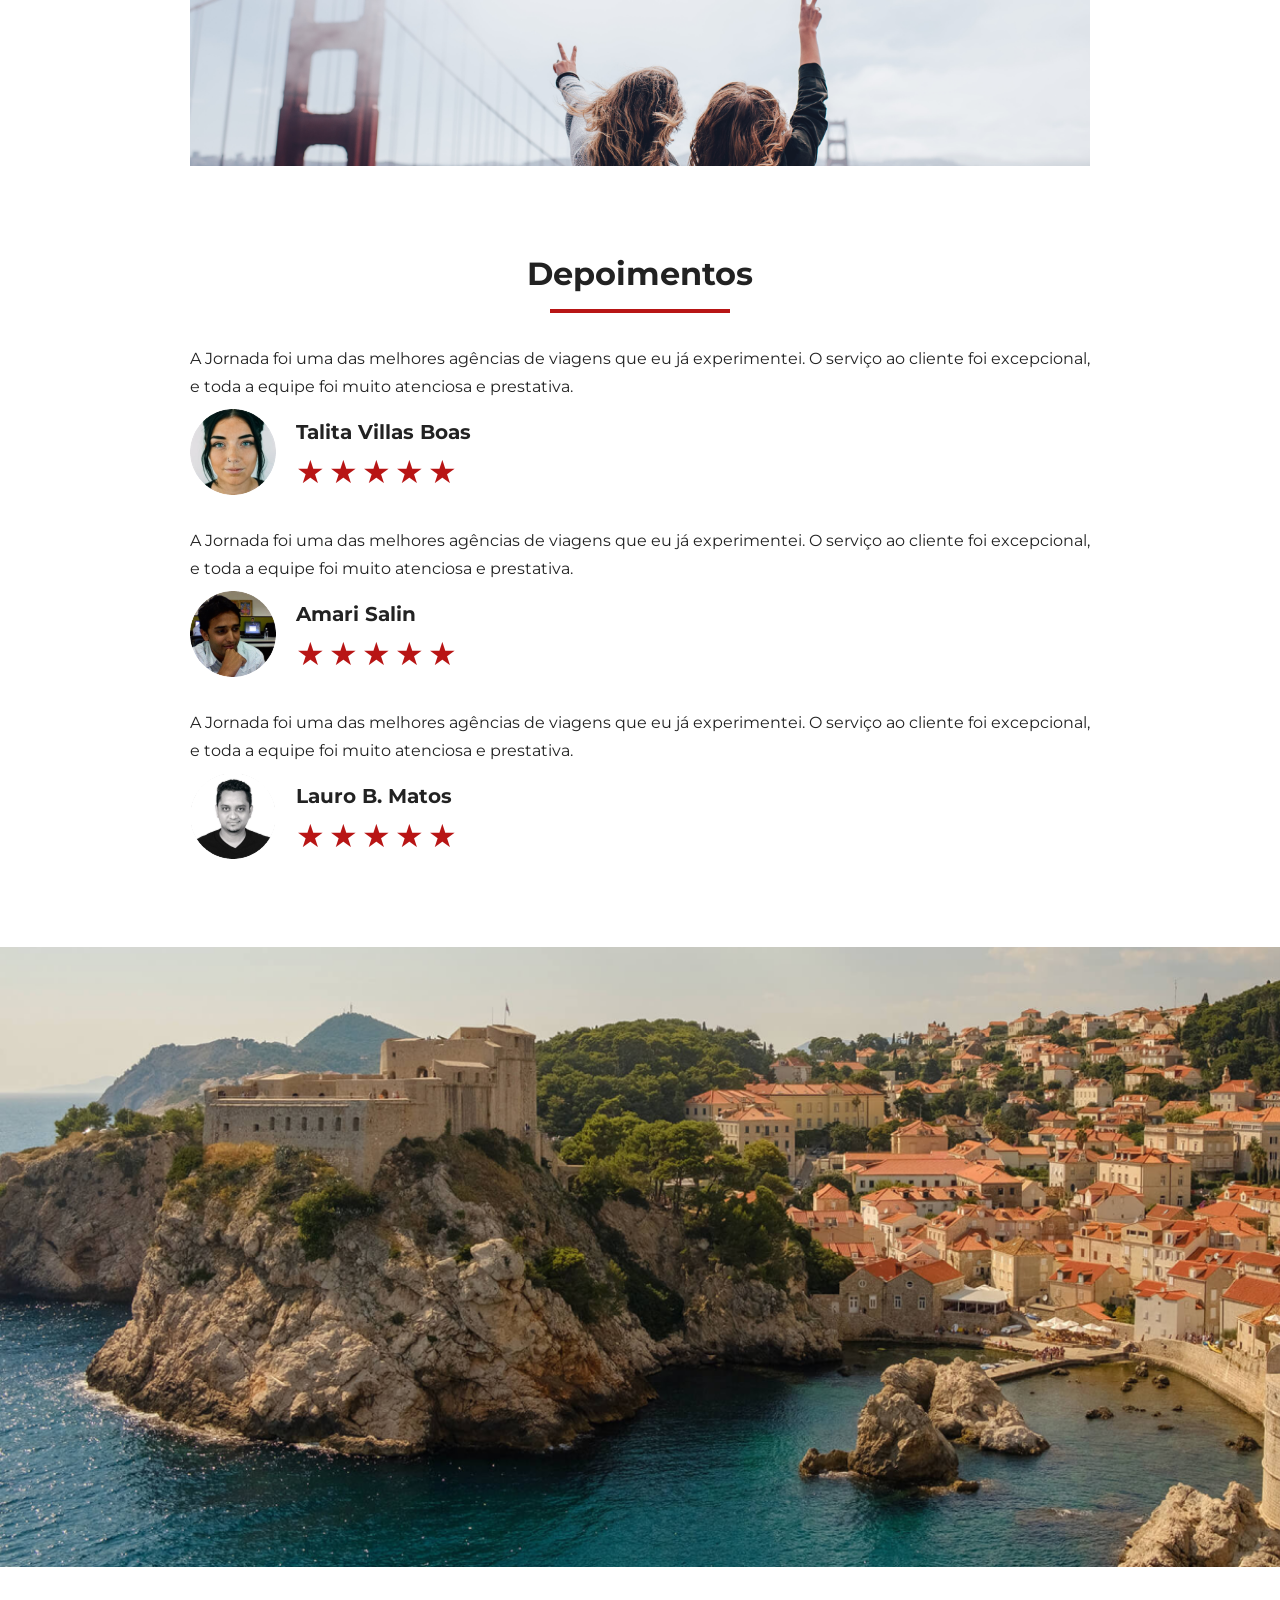
==== commit 33ff2b8a: "cria versões tablet e desktop do hero bottom" ====
--- a/index.html
+++ b/index.html
@@ -244,6 +244,10 @@
             </div></article>
       </div>
     </section>
+    <section class="bottom-hero">
+      <div class="hero-img"></div>
+    </section>
+
   </body>
 </html>
   
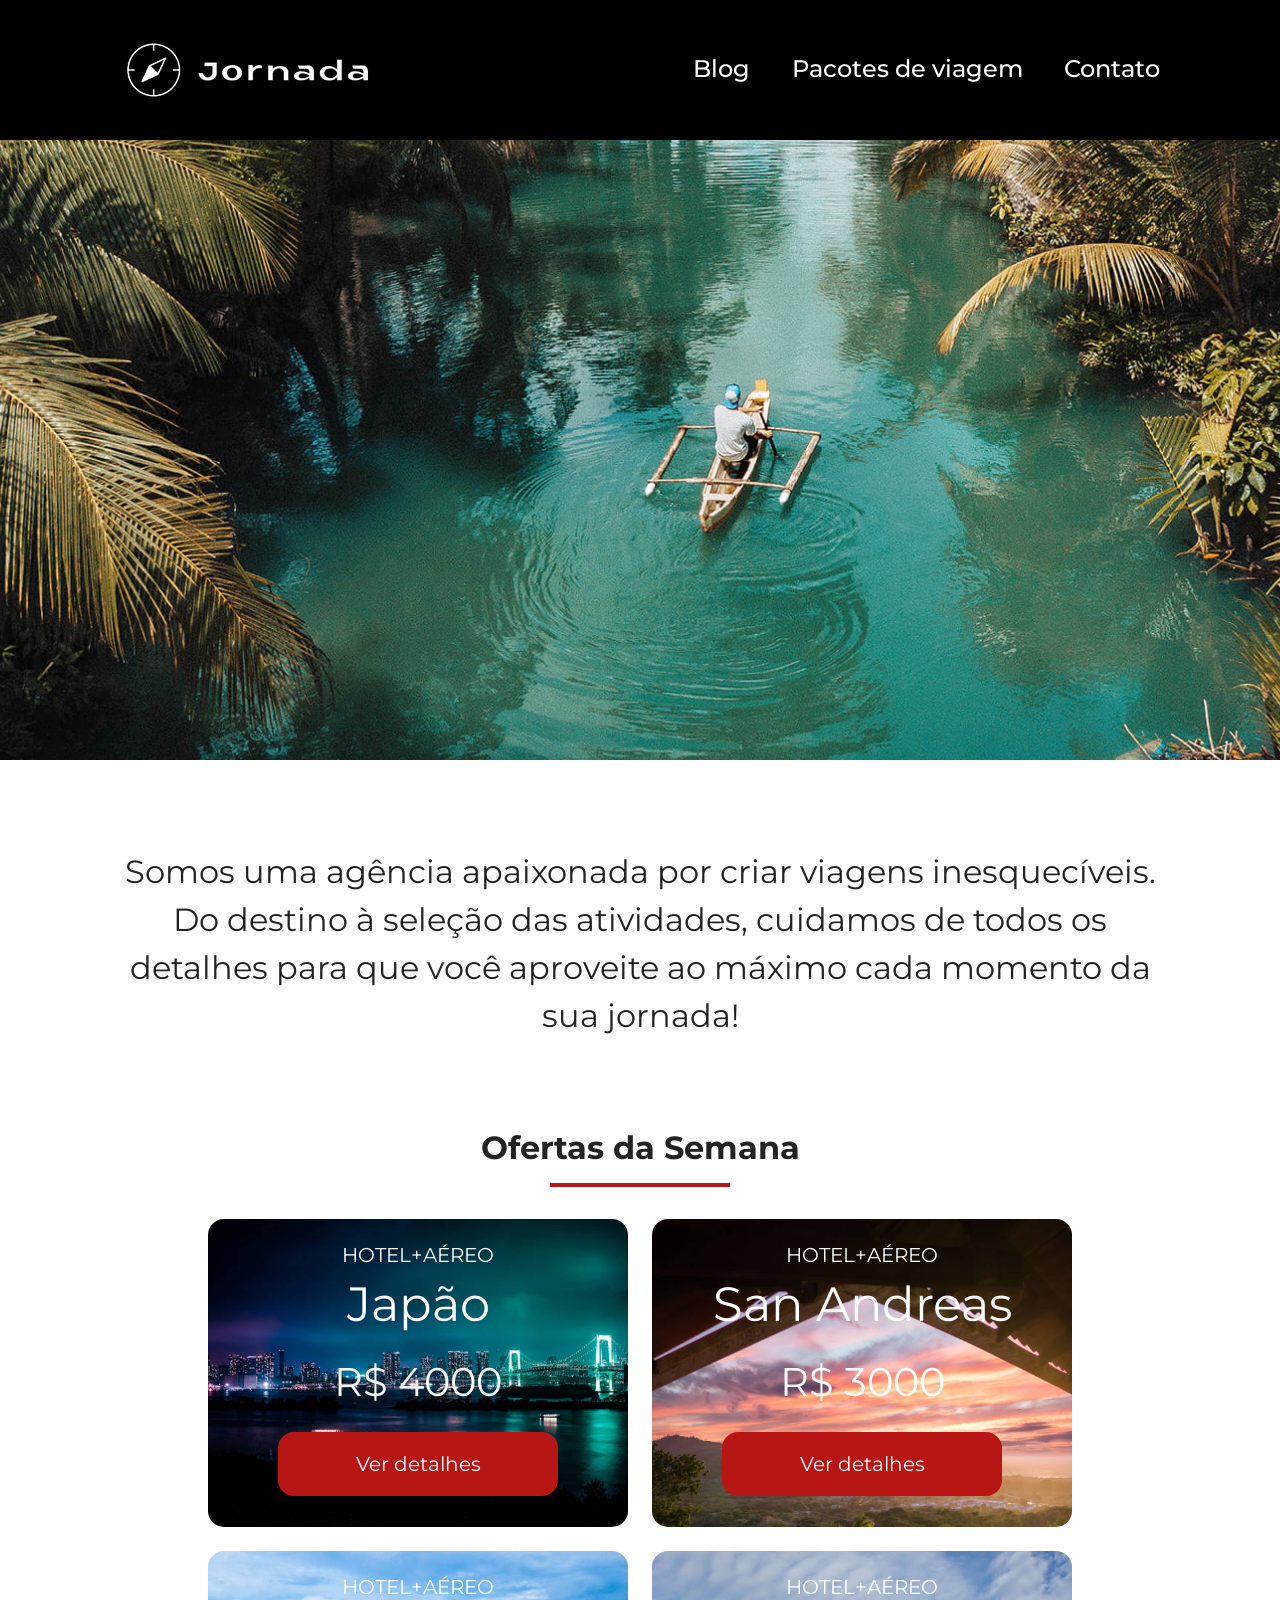
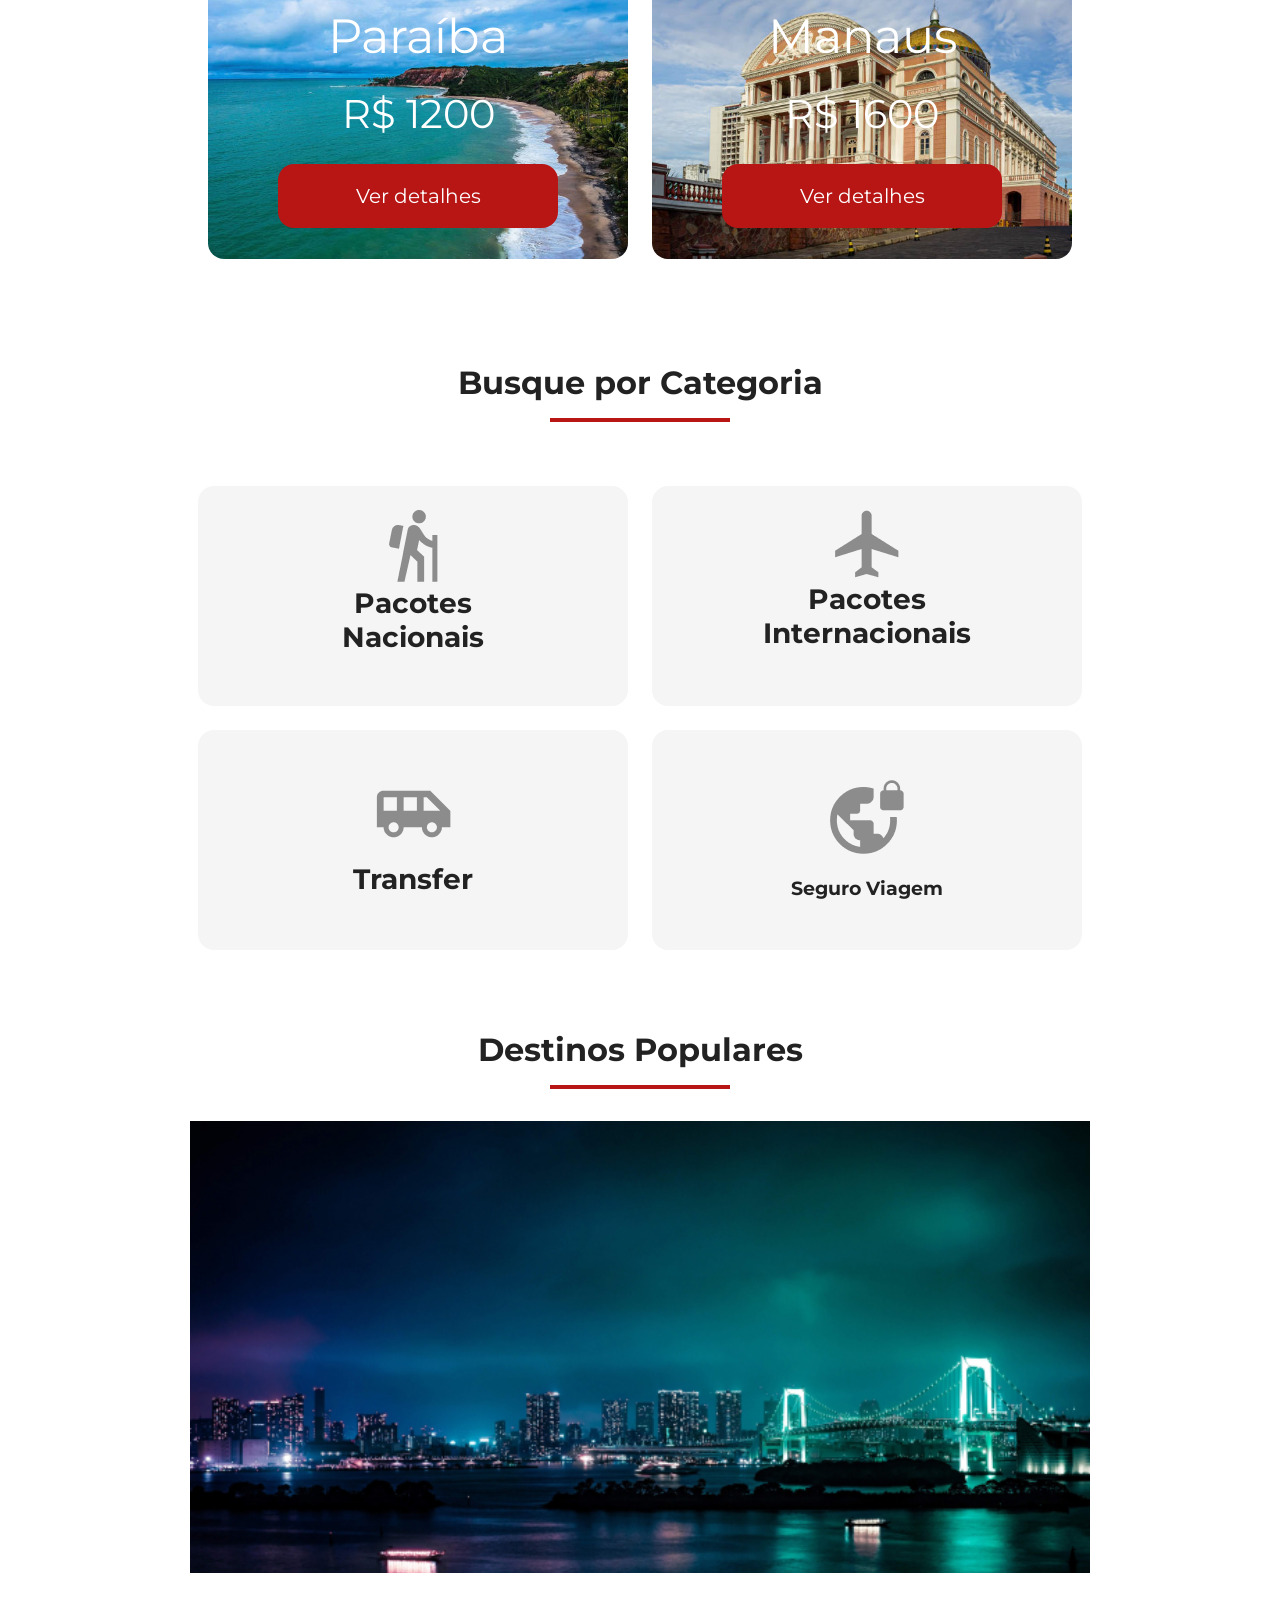
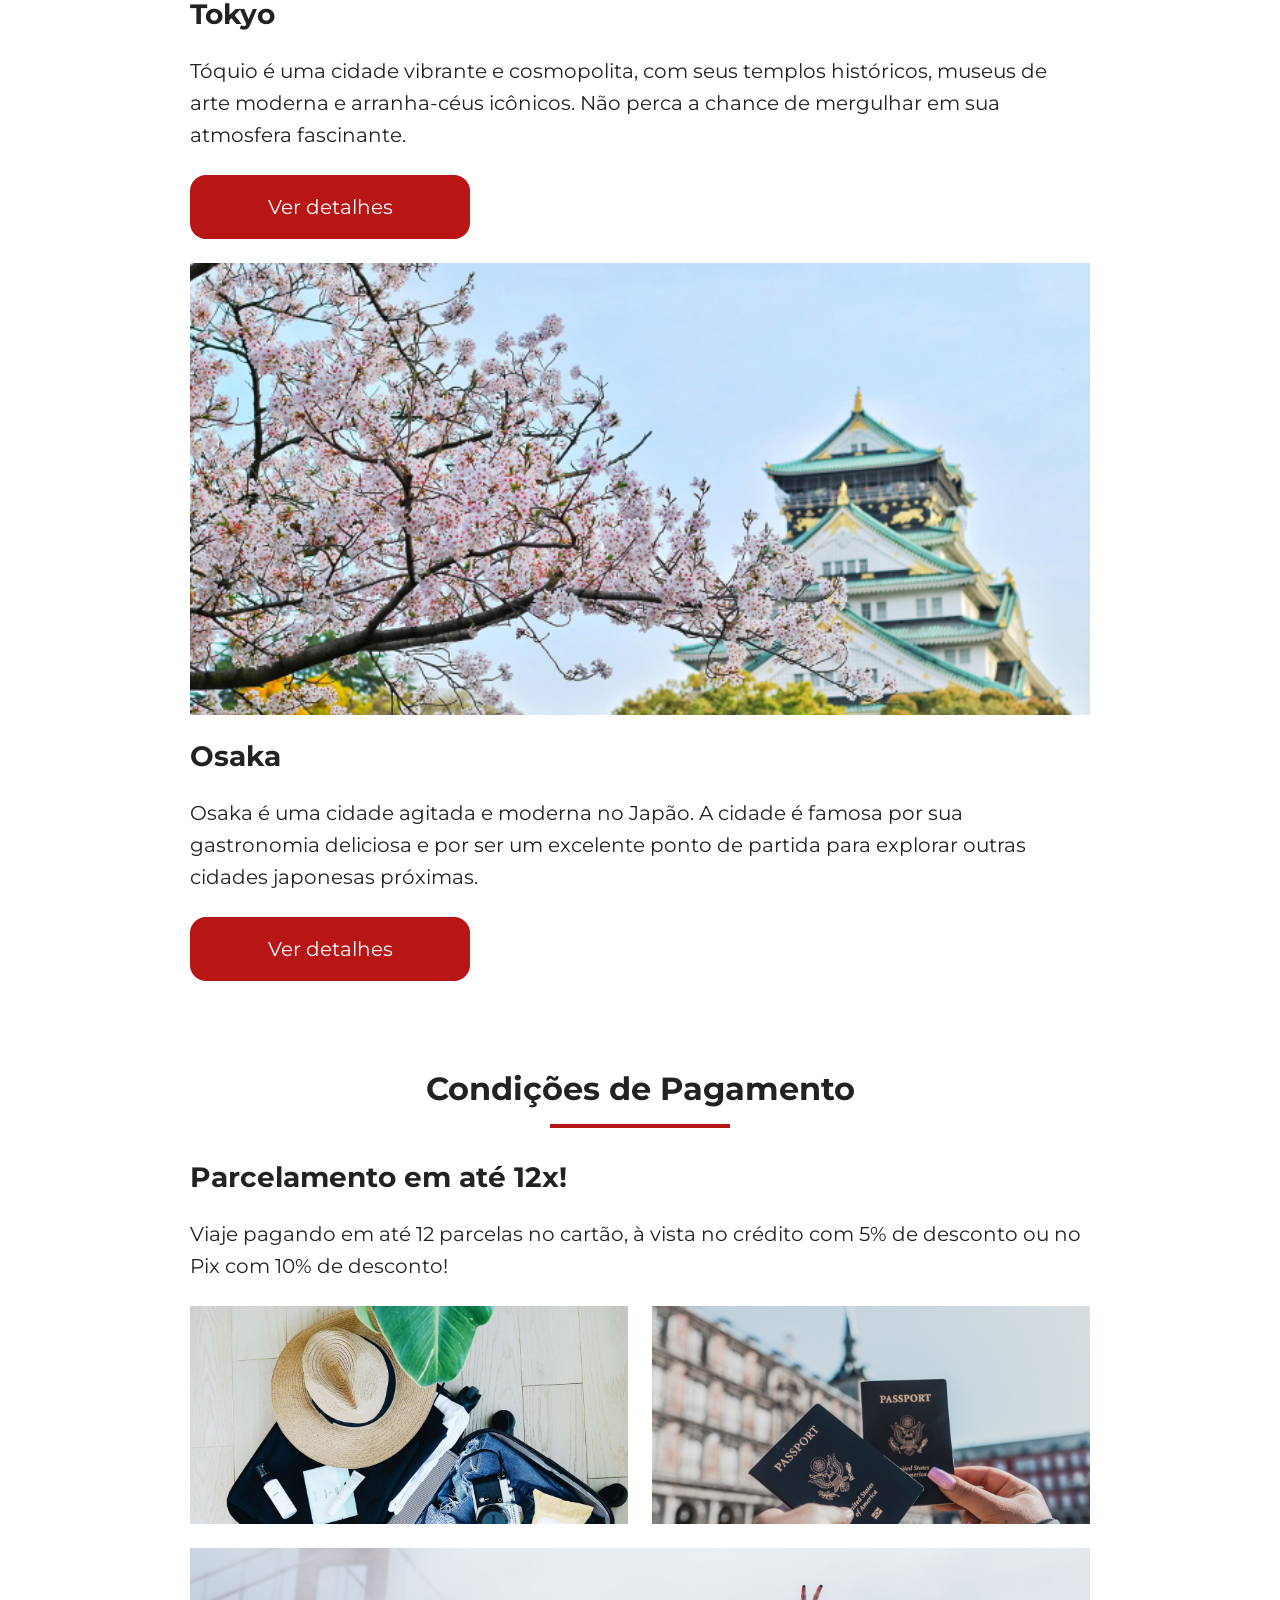
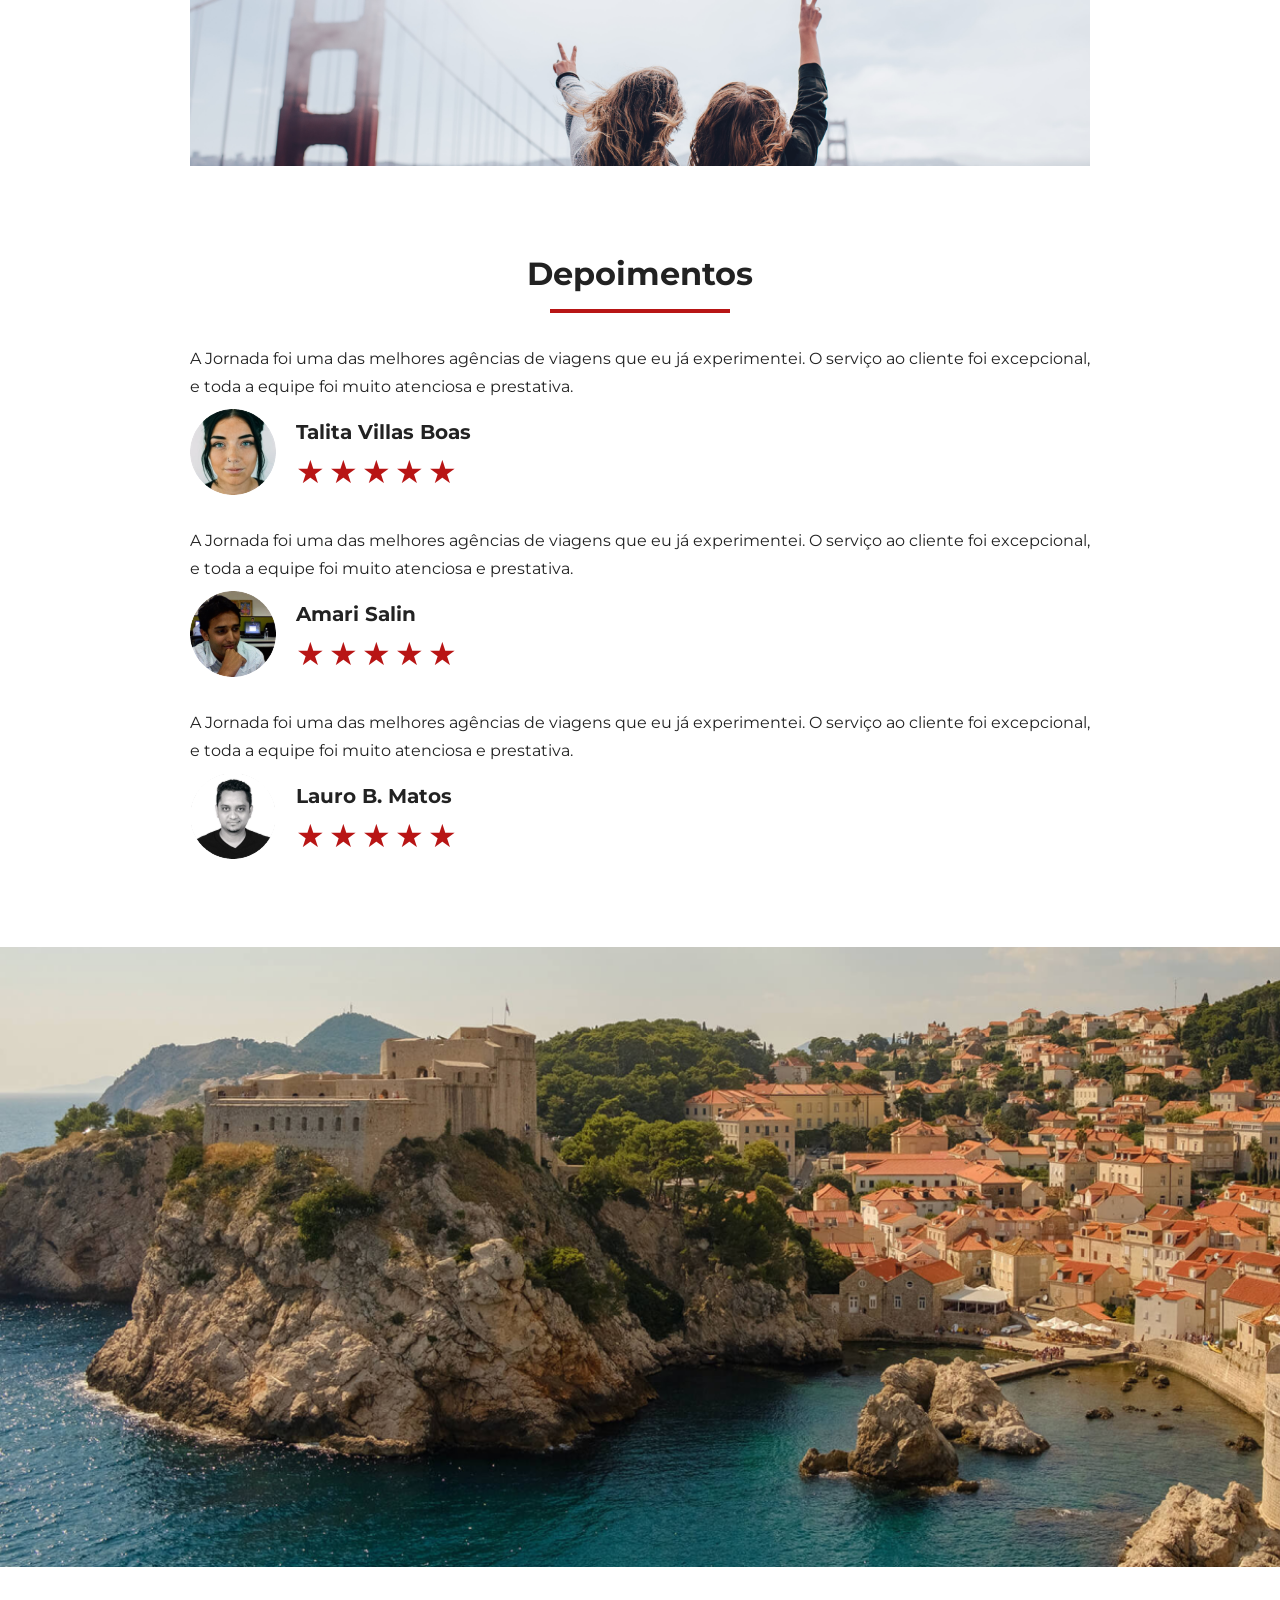
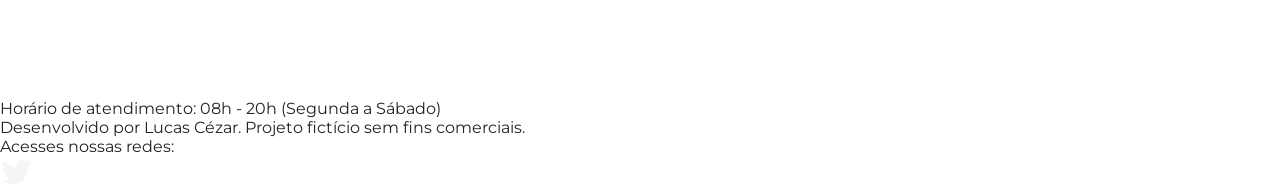
==== commit b2b873e4: "Finaliza algumas alterações" ====
--- a/index.html
+++ b/index.html
@@ -241,12 +241,24 @@
                 <span class="star">★</span>
                 <span class="star">★</span>
               </div>
-            </div></article>
+            </div>
+          </article>
       </div>
     </section>
     <section class="bottom-hero">
       <div class="hero-img"></div>
     </section>
+    <footer class="main-footer">
+      <div class="footer-content">
+      <img src="img/logo-footer.png" alt="logo completa Jornada Viagens" />
+      <p>Horário de atendimento: 08h - 20h (Segunda a Sábado)</p>
+      <p>Desenvolvido por Lucas Cézar. Projeto fictício sem fins comerciais.</p>
+      </div>
+      <div class="footer-social">
+        <p>Acesses nossas redes:</p>
+        <a href="#" target="_blank"><img src="img/icone-twitter.svg" alt="Acesse o twitter do Jornada Viagens"/></a>
+      </div>
+    </footer>
 
   </body>
 </html>
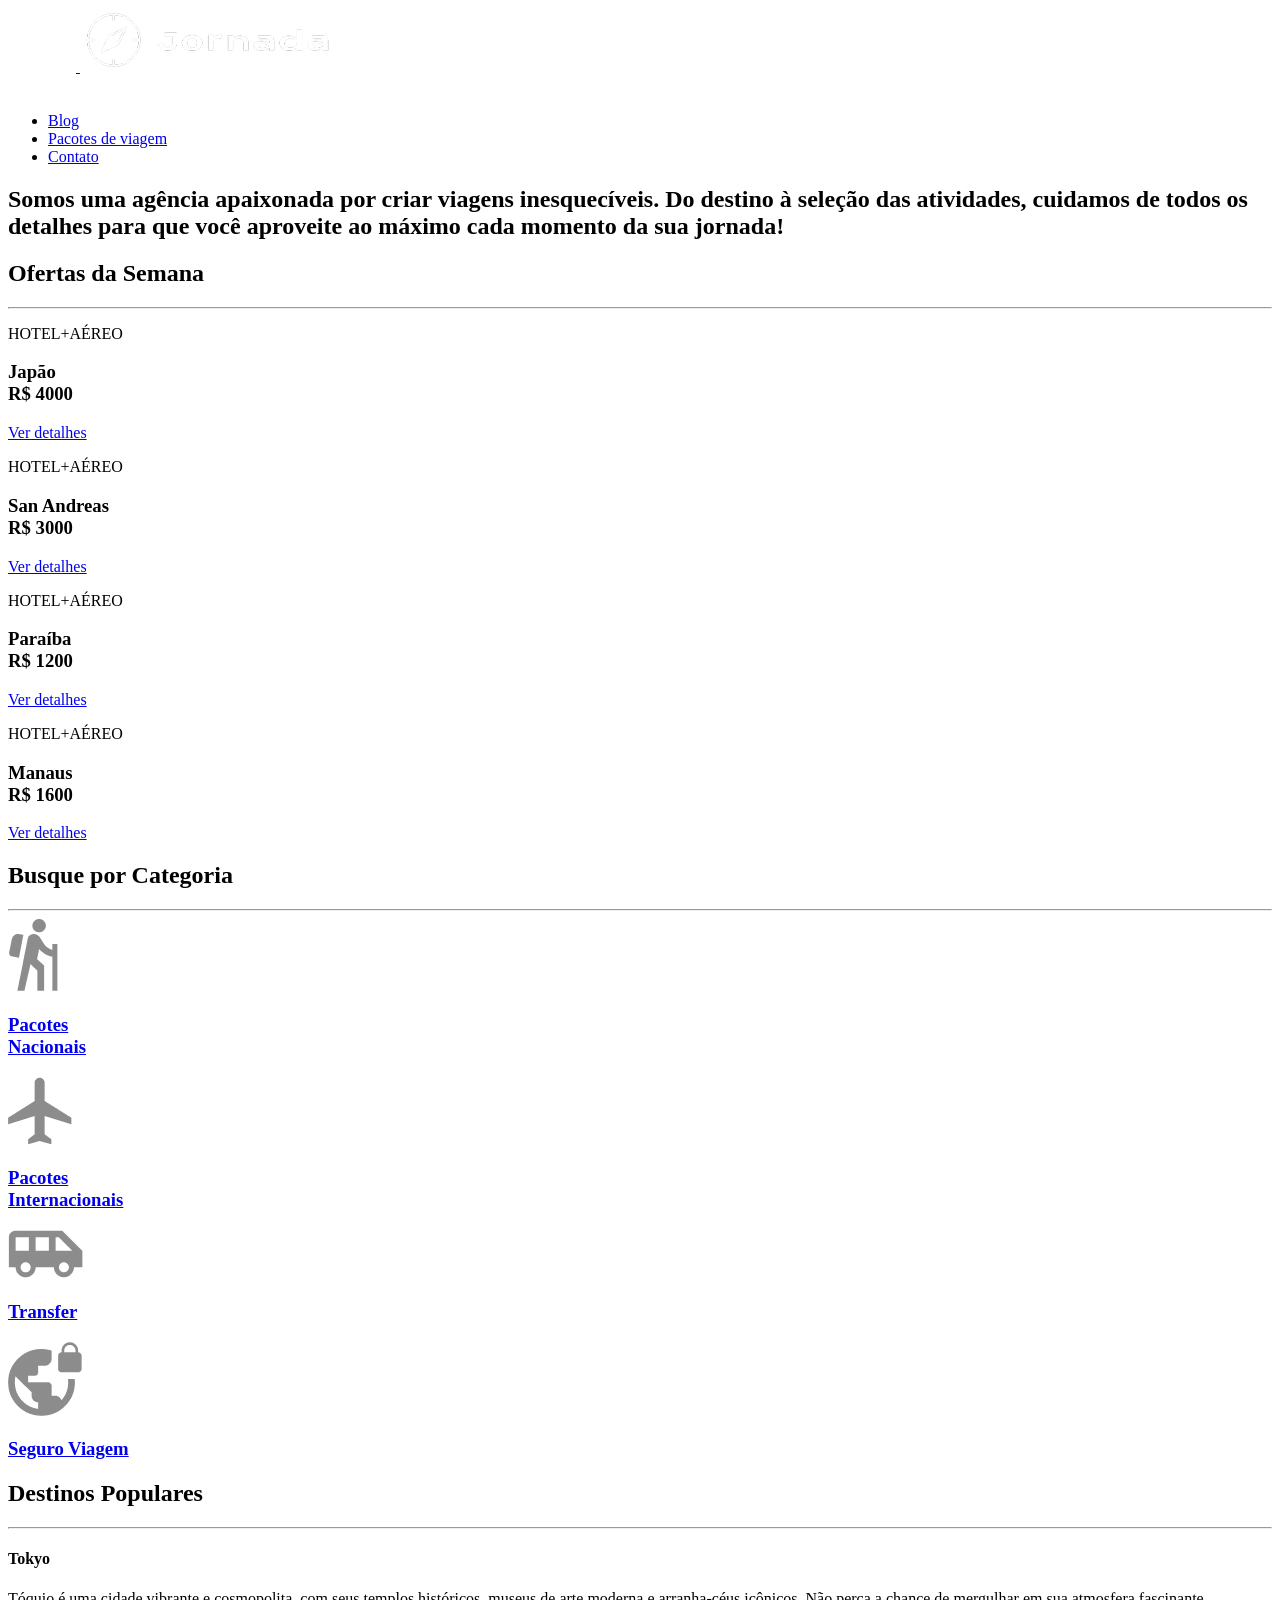
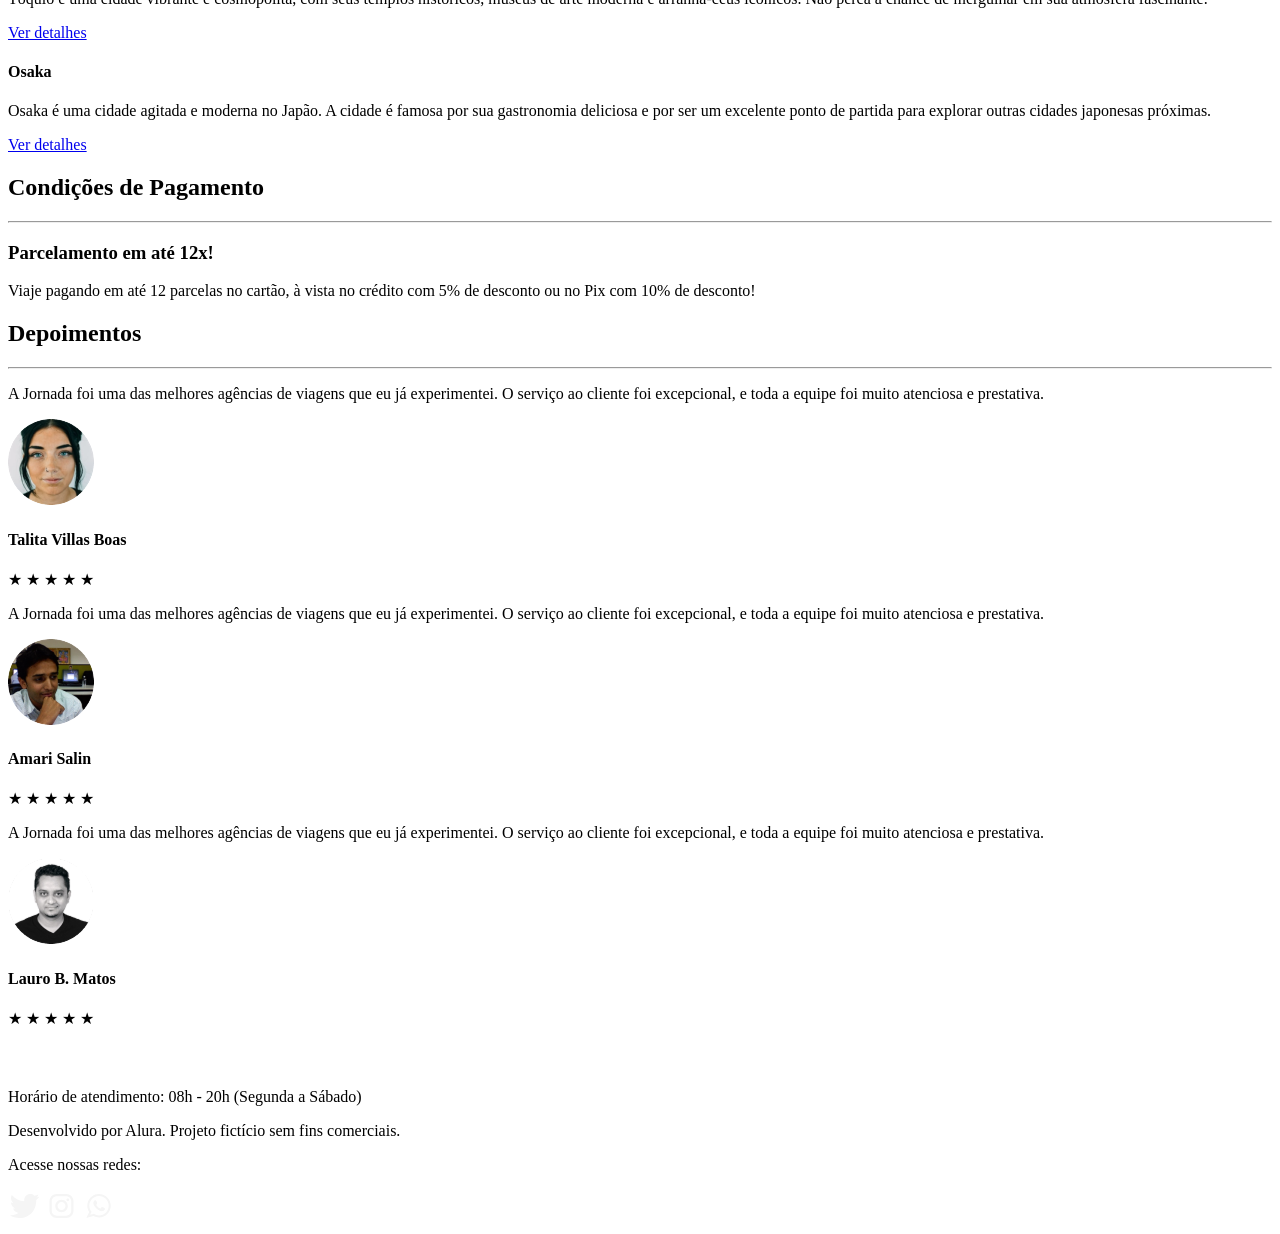
==== commit dce9cdc4: "Cria nova página Pacotes" ====
--- a/index.html
+++ b/index.html
@@ -3,6 +3,13 @@
   <head>
     <meta charset="UTF-8" />
     <meta name="viewport" content="width=device-width, initial-scale=1.0" />
+    <meta name="description" content="Agência de viagens especializada em criar experiências inesquecíveis. Oferecemos pacotes personalizados, atendimento excepcional e uma equipe apaixonada por transformar seus sonhos de viagem em realidade. Explore o mundo conosco!" />
+    <meta name="og:title" content="Jornada Viagens - Sua Jornada Começa Aqui!" />
+    <meta name="og:description" content="Jornada Viagens, uma agência apaixonada por criar viagens inesquecíveis. Do destino à seleção das atividades, cuidamos de todos os detalhes para que você aproveite ao máximo cada momento da sua jornada!" />
+    <meta name="og:image" content="https://lucaspfvr.github.io/jornada-viagens/img/logo-footer.png" />
+    <meta name="og:type" content="website">
+    <meta name="og:url" content="https://lucaspfvr.github.io/jornada-viagens">
+    <link rel="icon" href="./img/favico.svg" type="xml/svg">
     <link rel="stylesheet" href="./css/style.css" />
     <title>Jornada Viagens</title>
   </head>
@@ -211,7 +218,8 @@
             
           </footer>
         </article>
-        <article>          <header>
+        <article>          
+          <header>
             <p>A Jornada foi uma das melhores agências de viagens que eu já experimentei. O serviço ao cliente foi excepcional, e toda a equipe foi muito atenciosa e prestativa.</p>
           </header>
           <footer>
@@ -250,16 +258,34 @@
     </section>
     <footer class="main-footer">
       <div class="footer-content">
-      <img src="img/logo-footer.png" alt="logo completa Jornada Viagens" />
-      <p>Horário de atendimento: 08h - 20h (Segunda a Sábado)</p>
-      <p>Desenvolvido por Lucas Cézar. Projeto fictício sem fins comerciais.</p>
+        <img src="img/logo-footer.png" alt="logo completo Jornada Viagens" />
+        <p>Horário de atendimento: 08h - 20h (Segunda a Sábado)</p>
+        <p>Desenvolvido por Alura. Projeto fictício sem fins comerciais.</p>
       </div>
       <div class="footer-social">
-        <p>Acesses nossas redes:</p>
-        <a href="#" target="_blank"><img src="img/icone-twitter.svg" alt="Acesse o twitter do Jornada Viagens"/></a>
+        <p>Acesse nossas redes:</p>
+
+        <a href="#" target="_blank" title="Acesse o Twitter do Jornada Viagens"
+          ><img
+            src="img/icone-twitter.svg"
+            alt="icone do Twitter na cor branca"
+        /></a>
+
+        <a
+          href="#"
+          target="_blank"
+          title="Acesse o Instagram do Jornada Viagens"
+          ><img
+            src="img/icone-instagram.svg"
+            alt="icone do Instagram na cor branca"
+        /></a>
+
+        <a href="#" target="_blank" title="Entre em contato através do whatsapp"
+          ><img
+            src="img/icone-whatsapp.svg"
+            alt="icone do whatsapp na cor branca"
+        /></a>
       </div>
     </footer>
-
   </body>
-</html>
-  +</html>
